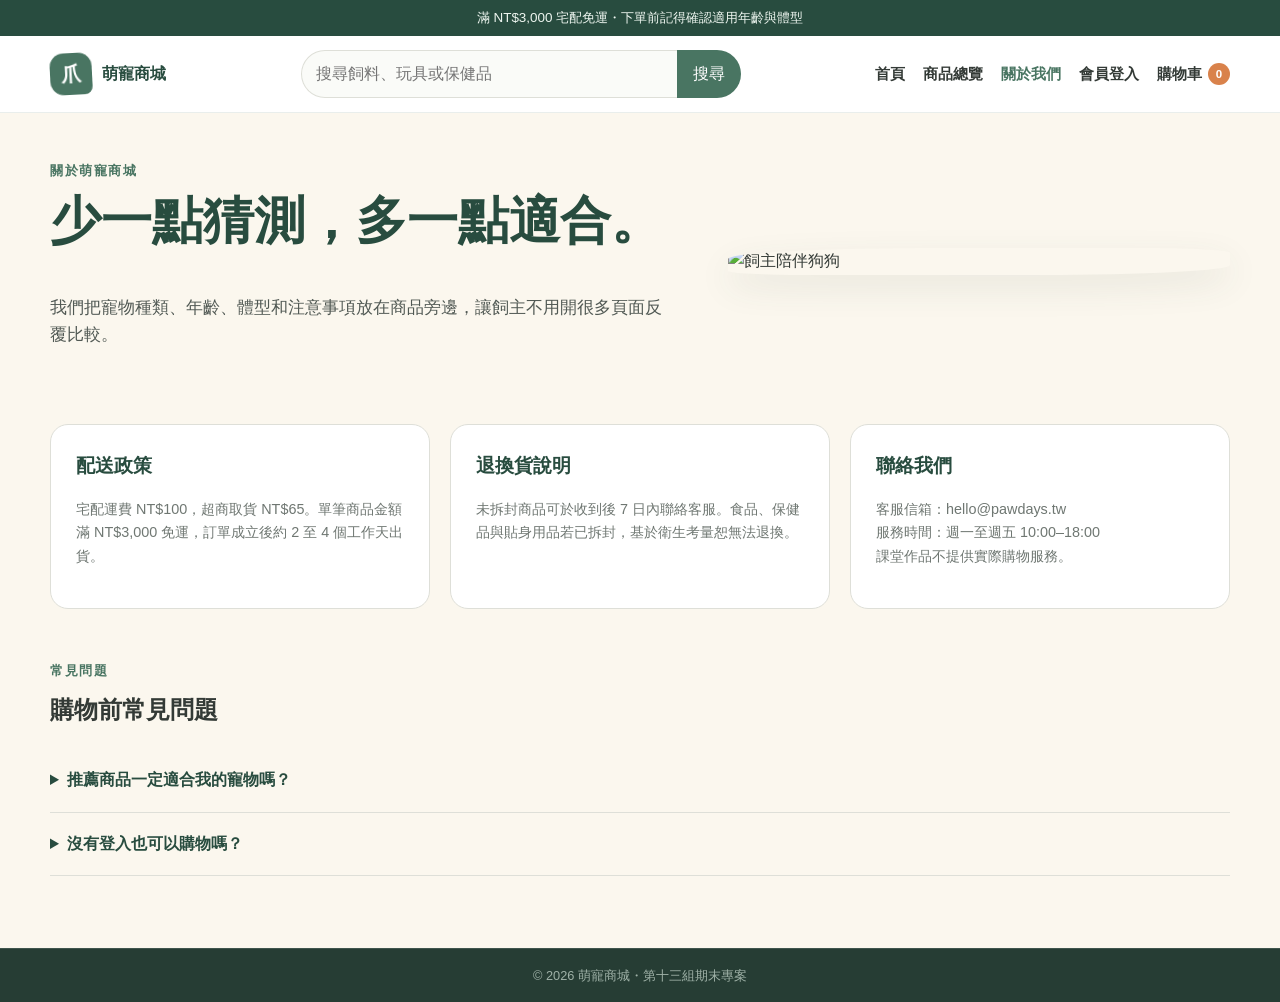
==== about.html @ acb797d6 "add file" ====
<!DOCTYPE html>
<html lang="zh-Hant">
<head>
    <meta charset="UTF-8">
    <meta name="viewport" content="width=device-width, initial-scale=1.0">
    <title>關於我們與客服｜萌寵商城</title>
    <link rel="stylesheet" href="css/style.css">
</head>
<body>
    <div class="top-note">滿 NT$3,000 宅配免運・下單前記得確認適用年齡與體型</div>
    <header class="site-header">
        <div class="container header-inner">
            <a class="brand" href="index.html"><span class="brand-mark">爪</span><span class="brand-copy">萌寵商城</span></a>
            <form class="global-search-form" role="search"><input type="search" placeholder="搜尋飼料、玩具或保健品" aria-label="搜尋商品"><button type="submit">搜尋</button></form>
            <button class="menu-toggle" type="button" aria-label="開啟導覽選單" aria-expanded="false">☰</button>
            <nav class="nav-links" aria-label="主要導覽"><a href="index.html">首頁</a><a href="products.html">商品總覽</a><a class="active" href="about.html">關於我們</a><a data-member-link href="login.html">會員登入</a><a class="cart-link" href="cart.html">購物車 <span class="cart-count" data-cart-count>0</span></a></nav>
        </div>
    </header>
    <main class="page-main">
        <div class="container">
            <section class="about-hero">
                <div><span class="eyebrow">關於萌寵商城</span><h1>少一點猜測，多一點適合。</h1><p class="lead">我們把寵物種類、年齡、體型和注意事項放在商品旁邊，讓飼主不用開很多頁面反覆比較。</p></div>
                <img src="https://images.unsplash.com/photo-1601758228041-f3b2795255f1?auto=format&fit=crop&w=900&q=80" alt="飼主陪伴狗狗">
            </section>
            <div class="info-grid">
                <section class="info-card" id="shipping"><h2>配送政策</h2><p>宅配運費 NT$100，超商取貨 NT$65。單筆商品金額滿 NT$3,000 免運，訂單成立後約 2 至 4 個工作天出貨。</p></section>
                <section class="info-card" id="returns"><h2>退換貨說明</h2><p>未拆封商品可於收到後 7 日內聯絡客服。食品、保健品與貼身用品若已拆封，基於衛生考量恕無法退換。</p></section>
                <section class="info-card"><h2>聯絡我們</h2><p>客服信箱：hello@pawdays.tw<br>服務時間：週一至週五 10:00–18:00<br>課堂作品不提供實際購物服務。</p></section>
            </div>
            <section class="faq-list" id="faq">
                <span class="eyebrow">常見問題</span><h2>購物前常見問題</h2>
                <details><summary>推薦商品一定適合我的寵物嗎？</summary><p>推薦結果用來協助初步篩選，購買前仍需確認商品標示；若有慢性病或特殊飲食需求，請先詢問獸醫師。</p></details>
                <details><summary>沒有登入也可以購物嗎？</summary><p>可以。登入的主要用途是保存毛孩資料與查看會員訂單。</p></details>
            </section>
        </div>
    </main>
    <footer class="site-footer"><div class="footer-bottom">© 2026 萌寵商城・第十三組期末專案</div></footer>
    <script src="js/main.js"></script>
</body>
</html>
---- css/style.css ----
:root {
    --green-900: #284c3f;
    --green-700: #497562;
    --green-500: #78a78c;
    --green-100: #e7f0e9;
    --cream: #fbf7ee;
    --beige: #efe5d2;
    --brown: #7a5c45;
    --orange: #d9824b;
    --red: #b9594d;
    --ink: #333a36;
    --muted: #6f7772;
    --white: #ffffff;
    --border: #dedfd8;
    --shadow: 0 12px 34px rgba(61, 81, 70, 0.1);
    --radius: 18px;
}

* { box-sizing: border-box; }
html { scroll-behavior: smooth; }
body {
    margin: 0;
    color: var(--ink);
    background: var(--cream);
    font-family: "Noto Sans TC", "PingFang TC", "Microsoft JhengHei", sans-serif;
    line-height: 1.65;
}
img { display: block; max-width: 100%; }
a { color: inherit; text-decoration: none; }
button, input, select, textarea { font: inherit; }
button { cursor: pointer; }
h1, h2, h3, p { margin-top: 0; }

.container { width: min(1180px, calc(100% - 40px)); margin-inline: auto; }
.narrow-container { width: min(760px, calc(100% - 40px)); margin-inline: auto; }
.page-main { min-height: 60vh; padding-block: 44px 72px; }
.page-header { margin-bottom: 30px; }
.page-header h1 { margin-bottom: 6px; font-size: clamp(2rem, 4vw, 3rem); color: var(--green-900); }
.page-header p { color: var(--muted); }
.eyebrow {
    display: inline-block;
    margin-bottom: 8px;
    color: var(--green-700);
    font-size: 0.82rem;
    font-weight: 800;
    letter-spacing: 0.12em;
}
.lead { color: #515954; font-size: 1.05rem; }
.full-span { grid-column: 1 / -1; }

.top-note {
    padding: 7px 20px;
    color: #eef6f0;
    background: var(--green-900);
    text-align: center;
    font-size: 0.84rem;
}
.site-header {
    position: sticky;
    z-index: 100;
    top: 0;
    border-bottom: 1px solid rgba(73, 117, 98, 0.12);
    background: rgba(255, 255, 255, 0.96);
    backdrop-filter: blur(12px);
}
.header-inner {
    display: grid;
    grid-template-columns: auto minmax(220px, 1fr) auto;
    gap: 28px;
    align-items: center;
    min-height: 76px;
}
.brand { display: flex; gap: 10px; align-items: center; color: var(--green-900); font-weight: 900; }
.brand-mark {
    display: grid;
    width: 42px;
    height: 42px;
    place-items: center;
    border-radius: 14px 14px 8px;
    color: var(--white);
    background: var(--green-700);
    font-size: 1.25rem;
    transform: rotate(-3deg);
}
.brand-copy { line-height: 1.1; }
.brand-copy small { display: block; margin-top: 4px; color: var(--muted); font-size: 0.63rem; font-weight: 500; letter-spacing: 0.08em; }
.global-search-form { display: flex; max-width: 440px; justify-self: center; width: 100%; }
.global-search-form input {
    min-width: 0;
    flex: 1;
    padding: 10px 14px;
    border: 1px solid var(--border);
    border-right: 0;
    border-radius: 999px 0 0 999px;
    background: #fafbf8;
    outline: none;
}
.global-search-form input:focus { border-color: var(--green-500); box-shadow: inset 0 0 0 1px var(--green-500); }
.global-search-form button {
    padding: 10px 16px;
    border: 0;
    border-radius: 0 999px 999px 0;
    color: var(--white);
    background: var(--green-700);
}
.nav-links { display: flex; gap: 18px; align-items: center; white-space: nowrap; font-size: 0.93rem; font-weight: 700; }
.nav-links a { padding-block: 8px; }
.nav-links a:hover, .nav-links a.active { color: var(--green-700); }
.cart-link { display: inline-flex; gap: 6px; align-items: center; }
.cart-count {
    display: grid;
    min-width: 22px;
    height: 22px;
    padding-inline: 5px;
    place-items: center;
    border-radius: 99px;
    color: var(--white);
    background: var(--orange);
    font-size: 0.72rem;
}
.menu-toggle {
    display: none;
    width: 42px;
    height: 42px;
    border: 1px solid var(--border);
    border-radius: 12px;
    color: var(--green-900);
    background: var(--white);
}

.site-footer { color: #eaf0ec; background: #263d34; }
.footer-grid { display: grid; grid-template-columns: 1.4fr repeat(3, 1fr); gap: 46px; padding-block: 52px 36px; }
.footer-brand { font-size: 1.2rem; font-weight: 900; }
.footer-grid h3 { margin-bottom: 14px; font-size: 0.95rem; }
.footer-grid p, .footer-grid a { color: #bccbc3; font-size: 0.88rem; }
.footer-links { display: grid; gap: 8px; }
.footer-links a:hover { color: var(--white); }
.footer-bottom { padding: 16px 0; border-top: 1px solid rgba(255,255,255,0.12); color: #9fb1a7; text-align: center; font-size: 0.8rem; }

.btn {
    display: inline-flex;
    min-height: 44px;
    padding: 10px 20px;
    align-items: center;
    justify-content: center;
    border: 1px solid var(--green-700);
    border-radius: 999px;
    color: var(--white);
    background: var(--green-700);
    font-weight: 800;
    transition: transform 0.18s ease, background 0.18s ease;
}
.btn:hover { background: var(--green-900); transform: translateY(-1px); }
.btn-secondary { color: var(--green-900); background: var(--green-100); border-color: var(--green-100); }
.btn-secondary:hover { color: var(--white); }
.btn-outline { color: var(--green-900); background: transparent; }
.btn-small { min-height: 38px; padding: 7px 14px; font-size: 0.85rem; }
.btn-block { width: 100%; }
.btn.is-disabled { opacity: 0.45; pointer-events: none; }
.text-link { color: var(--green-700); font-weight: 800; }
.text-button { padding: 4px; border: 0; color: var(--green-700); background: none; font-weight: 700; }
.text-button.danger { color: var(--red); }

.hero { position: relative; overflow: hidden; padding-block: 70px; background: var(--beige); }
.hero::after {
    position: absolute;
    right: -120px;
    bottom: -160px;
    width: 420px;
    height: 420px;
    border-radius: 50%;
    background: rgba(255,255,255,0.36);
    content: "";
}
.hero-grid { display: grid; grid-template-columns: 1.02fr 0.98fr; gap: 56px; align-items: center; }
.hero-copy { position: relative; z-index: 1; }
.hero-copy h1 { max-width: 640px; margin-bottom: 18px; color: var(--green-900); font-size: clamp(2.6rem, 5.8vw, 5rem); line-height: 1.12; letter-spacing: -0.04em; }
.hero-copy p { max-width: 540px; color: #5e645f; font-size: 1.08rem; }
.hero-actions { display: flex; gap: 12px; margin-top: 28px; flex-wrap: wrap; }
.hero-visual { position: relative; z-index: 1; min-height: 440px; }
.hero-visual img { width: 88%; height: 410px; margin-left: auto; border-radius: 42% 42% 18% 18%; object-fit: cover; box-shadow: var(--shadow); }
.hero-note {
    position: absolute;
    bottom: 20px;
    left: 0;
    max-width: 230px;
    padding: 18px;
    border-radius: 18px;
    background: var(--white);
    box-shadow: var(--shadow);
}
.hero-note strong { display: block; color: var(--green-900); }
.hero-note span { color: var(--muted); font-size: 0.84rem; }

.home-section { padding-block: 72px; }
.home-section.alt { background: #f2ede3; }
.section-heading { display: flex; gap: 24px; align-items: end; justify-content: space-between; margin-bottom: 28px; }
.section-heading h2 { margin-bottom: 0; color: var(--green-900); font-size: clamp(1.65rem, 3vw, 2.35rem); }
.section-heading p { max-width: 520px; margin-bottom: 2px; color: var(--muted); }
.pet-panel {
    display: grid;
    grid-template-columns: 130px 1fr;
    gap: 30px;
    align-items: center;
    padding: 32px;
    border: 1px solid #d6dfd7;
    border-radius: 28px;
    background: linear-gradient(135deg, #ffffff, #e9f0e9);
    box-shadow: var(--shadow);
}
.pet-avatar {
    display: grid;
    width: 130px;
    height: 130px;
    place-items: center;
    border-radius: 42% 58% 50% 46%;
    background: var(--beige);
    font-size: 3.5rem;
}
.pet-panel h2 { margin-bottom: 7px; color: var(--green-900); }
.pet-panel p { color: var(--muted); }
.category-grid { display: grid; grid-template-columns: repeat(7, 1fr); gap: 14px; }
.category-card {
    min-height: 142px;
    padding: 20px 12px;
    border: 1px solid rgba(73,117,98,0.16);
    border-radius: 20px;
    background: var(--white);
    text-align: center;
    transition: transform 0.18s ease, box-shadow 0.18s ease;
}
.category-card:hover { transform: translateY(-4px); box-shadow: var(--shadow); }
.category-icon { display: block; margin-bottom: 10px; font-size: 2.1rem; }
.category-card strong { display: block; color: var(--green-900); font-size: 0.9rem; }
.trust-strip { display: grid; grid-template-columns: repeat(3, 1fr); gap: 24px; }
.trust-item { display: flex; gap: 14px; align-items: center; padding: 22px; border-left: 3px solid var(--green-500); background: rgba(255,255,255,0.55); }
.trust-item span { font-size: 1.8rem; }
.trust-item strong { display: block; color: var(--green-900); }
.trust-item small { color: var(--muted); }

.product-grid { display: grid; grid-template-columns: repeat(4, minmax(0, 1fr)); gap: 22px; }
.product-card {
    overflow: hidden;
    border: 1px solid rgba(91, 105, 96, 0.12);
    border-radius: var(--radius);
    background: var(--white);
    box-shadow: 0 5px 20px rgba(60,80,68,0.06);
}
.product-image-wrap { position: relative; display: block; overflow: hidden; aspect-ratio: 4 / 3; background: var(--beige); }
.product-image-wrap img { width: 100%; height: 100%; object-fit: cover; transition: transform 0.3s ease; }
.product-card:hover .product-image-wrap img { transform: scale(1.035); }
.match-badge { position: absolute; top: 12px; left: 12px; padding: 5px 9px; border-radius: 99px; font-size: 0.72rem; font-weight: 800; }
.match-good { color: #24533f; background: #dff0e4; }
.match-warning { color: #8a3f36; background: #f7ddd8; }
.match-check { color: #795328; background: #f8e8c9; }
.match-neutral { color: #59615d; background: #eef0ed; }
.product-info { padding: 18px; }
.product-info h3 { min-height: 3.1em; margin: 5px 0 7px; color: var(--green-900); font-size: 1.08rem; line-height: 1.5; }
.product-info p { display: -webkit-box; min-height: 3.2em; margin-bottom: 12px; overflow: hidden; color: var(--muted); font-size: 0.86rem; -webkit-box-orient: vertical; -webkit-line-clamp: 2; }
.product-meta { color: var(--green-700); font-size: 0.77rem; font-weight: 800; }
.rating-row { display: flex; gap: 9px; color: #a46b26; font-size: 0.78rem; }
.rating-row span:last-child { color: var(--muted); }
.rating-row.large { font-size: 0.92rem; }
.product-card-bottom { display: flex; gap: 12px; align-items: center; justify-content: space-between; margin-top: 14px; }
.price { color: var(--orange); font-size: 1.18rem; }

.products-layout { display: grid; grid-template-columns: 240px 1fr; gap: 30px; align-items: start; }
.filter-panel {
    position: sticky;
    top: 100px;
    padding: 24px;
    border: 1px solid var(--border);
    border-radius: var(--radius);
    background: var(--white);
}
.filter-panel h2 { color: var(--green-900); font-size: 1.2rem; }
.filter-group { margin-bottom: 16px; }
.filter-group label, .form-group label, .form-label { display: block; margin-bottom: 6px; color: var(--green-900); font-size: 0.86rem; font-weight: 800; }
.filter-group input, .filter-group select, .form-group input, .form-group select, .form-group textarea {
    width: 100%;
    padding: 11px 12px;
    border: 1px solid var(--border);
    border-radius: 10px;
    color: var(--ink);
    background: #fffefb;
    outline: none;
}
.filter-group input:focus, .filter-group select:focus, .form-group input:focus, .form-group select:focus, .form-group textarea:focus {
    border-color: var(--green-500);
    box-shadow: 0 0 0 3px rgba(120,167,140,0.15);
}
.products-toolbar { display: flex; align-items: center; justify-content: space-between; margin-bottom: 18px; color: var(--muted); }
.products-content .product-grid { grid-template-columns: repeat(3, minmax(0, 1fr)); }

.breadcrumb { display: flex; gap: 7px; margin-bottom: 24px; color: var(--muted); font-size: 0.84rem; flex-wrap: wrap; }
.breadcrumb a:hover { color: var(--green-700); }
.product-detail-layout { display: grid; grid-template-columns: 1fr 1fr; gap: 52px; align-items: start; }
.product-detail-image { overflow: hidden; border-radius: 26px; background: var(--beige); box-shadow: var(--shadow); }
.product-detail-image img { width: 100%; aspect-ratio: 1 / 1; object-fit: cover; }
.product-detail-info h1 { margin-bottom: 8px; color: var(--green-900); font-size: clamp(2rem, 4vw, 3rem); line-height: 1.25; }
.compatibility { display: inline-block; margin-top: 18px; padding: 7px 12px; border-radius: 9px; font-size: 0.84rem; font-weight: 800; }
.detail-price { display: block; margin: 20px 0; color: var(--orange); font-size: 2rem; }
.spec-list { display: grid; gap: 0; border-top: 1px solid var(--border); }
.spec-list div { display: grid; grid-template-columns: 100px 1fr; padding: 12px 0; border-bottom: 1px solid var(--border); }
.spec-list dt { color: var(--muted); font-size: 0.86rem; font-weight: 800; }
.spec-list dd { margin: 0; }
.notice-box { margin-top: 18px; padding: 15px 17px; border-left: 4px solid var(--orange); border-radius: 8px; background: #fff2e7; }
.notice-box strong { color: #8b4c27; }
.notice-box p { margin: 4px 0 0; color: #76513b; font-size: 0.88rem; }
.purchase-row { display: flex; gap: 10px; align-items: center; margin-top: 22px; flex-wrap: wrap; }
.qty-control { display: flex; align-items: center; }
.qty-control button, .qty-control input { width: 40px; height: 42px; border: 1px solid var(--border); background: var(--white); text-align: center; }
.qty-control button:first-child { border-radius: 10px 0 0 10px; }
.qty-control button:last-child { border-radius: 0 10px 10px 0; }
.qty-control input { border-inline: 0; }
.related-section { margin-top: 72px; padding-top: 44px; border-top: 1px solid var(--border); }
.related-section .product-grid { grid-template-columns: repeat(3, minmax(0, 1fr)); }

.form-shell { overflow: hidden; border: 1px solid var(--border); border-radius: 26px; background: var(--white); box-shadow: var(--shadow); }
.auth-layout { display: grid; grid-template-columns: 0.9fr 1.1fr; min-height: 610px; }
.auth-side {
    display: flex;
    padding: 46px;
    flex-direction: column;
    justify-content: flex-end;
    color: var(--white);
    background: linear-gradient(rgba(36,69,56,0.2), rgba(36,69,56,0.85)), url("https://images.unsplash.com/photo-1450778869180-41d0601e046e?auto=format&fit=crop&w=1000&q=80") center/cover;
}
.auth-side h1 { max-width: 390px; font-size: 2.5rem; line-height: 1.25; }
.auth-side p { max-width: 390px; color: #e2ece6; }
.auth-form { padding: 48px; align-self: center; }
.auth-form h2 { margin-bottom: 4px; color: var(--green-900); font-size: 2rem; }
.auth-form > p { margin-bottom: 28px; color: var(--muted); }
.form-group { margin-bottom: 18px; }
.form-row { display: grid; grid-template-columns: repeat(2, minmax(0, 1fr)); gap: 16px; }
.form-section-title { margin: 30px 0 16px; padding-top: 24px; border-top: 1px solid var(--border); color: var(--green-900); }
.checkbox-grid { display: flex; gap: 8px; flex-wrap: wrap; }
.check-chip { position: relative; }
.check-chip input { position: absolute; opacity: 0; }
.check-chip span { display: block; padding: 7px 11px; border: 1px solid var(--border); border-radius: 99px; color: var(--muted); font-size: 0.82rem; cursor: pointer; }
.check-chip input:checked + span { border-color: var(--green-700); color: var(--green-900); background: var(--green-100); font-weight: 800; }
.form-help { color: var(--muted); font-size: 0.78rem; }
.form-message { min-height: 1.6em; margin: 14px 0; font-size: 0.88rem; font-weight: 700; }
.form-message.error { color: var(--red); }
.form-message.success { color: var(--green-700); }
.auth-switch { margin-top: 18px; text-align: center; font-size: 0.88rem; }

.cart-layout, .checkout-layout { display: grid; grid-template-columns: 1fr 350px; gap: 30px; align-items: start; }
.cart-list { display: grid; gap: 14px; }
.cart-item { display: grid; grid-template-columns: 130px 1fr auto; gap: 20px; align-items: center; padding: 18px; border: 1px solid var(--border); border-radius: var(--radius); background: var(--white); }
.cart-item-image { overflow: hidden; border-radius: 13px; }
.cart-item-image img { width: 100%; aspect-ratio: 1 / 1; object-fit: cover; }
.cart-item-main h3 { margin: 3px 0; color: var(--green-900); }
.unit-price { color: var(--muted); font-size: 0.84rem; }
.cart-item-actions { display: flex; gap: 16px; align-items: center; margin-top: 16px; }
.cart-line-total { color: var(--orange); white-space: nowrap; }
.summary-card { position: sticky; top: 100px; padding: 25px; border-radius: var(--radius); color: var(--ink); background: var(--white); box-shadow: var(--shadow); }
.summary-card h2 { color: var(--green-900); font-size: 1.3rem; }
.summary-line, .checkout-item, .success-total { display: flex; gap: 16px; align-items: start; justify-content: space-between; padding: 10px 0; }
.summary-line.total { margin-top: 10px; padding-top: 18px; border-top: 1px solid var(--border); font-size: 1.15rem; }
.summary-line.total strong, .success-total strong { color: var(--orange); font-size: 1.4rem; }
.summary-note { margin: 14px 0; padding: 10px; border-radius: 9px; color: var(--green-900); background: var(--green-100); font-size: 0.82rem; }

.checkout-form-card { padding: 30px; border: 1px solid var(--border); border-radius: var(--radius); background: var(--white); }
.checkout-form-card h2 { margin: 28px 0 16px; color: var(--green-900); font-size: 1.2rem; }
.checkout-form-card h2:first-child { margin-top: 0; }
.credit-fields { padding: 16px; border-radius: 12px; background: #f4f6f2; }
.checkout-item { border-bottom: 1px solid var(--border); font-size: 0.88rem; }

.success-card { padding: 44px; border: 1px solid var(--border); border-radius: 28px; background: var(--white); box-shadow: var(--shadow); }
.success-heading { max-width: 670px; margin: 0 auto 36px; text-align: center; }
.success-icon { display: grid; width: 76px; height: 76px; margin: 0 auto 18px; place-items: center; border-radius: 50%; color: var(--white); background: var(--green-700); font-size: 2rem; }
.success-heading h1 { color: var(--green-900); }
.order-number { display: inline-block; padding: 7px 13px; border-radius: 8px; background: var(--green-100); font-weight: 800; }
.order-success-grid { display: grid; grid-template-columns: 1.3fr 0.7fr; gap: 36px; }
.order-success-grid section { padding: 22px; border-radius: 14px; background: #f8f7f2; }
.order-success-grid h2 { color: var(--green-900); font-size: 1.1rem; }
.success-total { margin-top: 22px; padding-top: 22px; border-top: 1px solid var(--border); }
.success-actions { display: flex; gap: 12px; justify-content: center; margin-top: 30px; }

.member-hero { display: flex; align-items: center; justify-content: space-between; margin-bottom: 28px; padding: 30px; border-radius: 22px; color: var(--white); background: var(--green-900); }
.member-hero p { margin: 0; color: #c7d7cf; }
.member-grid { display: grid; grid-template-columns: 1fr 1fr; gap: 28px; align-items: start; }
.member-card { padding: 28px; border: 1px solid var(--border); border-radius: var(--radius); background: var(--white); }
.member-card h2 { color: var(--green-900); }
.order-history-card { padding: 16px 0; border-bottom: 1px solid var(--border); }
.order-history-card > div { display: flex; gap: 12px; justify-content: space-between; }
.order-history-card span { color: var(--muted); font-size: 0.8rem; }
.status-pill { padding: 3px 8px; border-radius: 99px; color: var(--green-900) !important; background: var(--green-100); font-weight: 800; }

.about-hero { display: grid; grid-template-columns: 1fr 0.8fr; gap: 50px; align-items: center; margin-bottom: 58px; }
.about-hero h1 { color: var(--green-900); font-size: clamp(2.3rem, 4vw, 3.8rem); line-height: 1.2; }
.about-hero img { width: 100%; max-height: 380px; border-radius: 42% 18% 38% 16%; object-fit: cover; box-shadow: var(--shadow); }
.info-grid { display: grid; grid-template-columns: repeat(3, minmax(0, 1fr)); gap: 20px; }
.info-card { padding: 25px; border: 1px solid var(--border); border-radius: var(--radius); background: var(--white); }
.info-card h2 { color: var(--green-900); font-size: 1.2rem; }
.info-card p { color: var(--muted); font-size: 0.9rem; }
.faq-list { margin-top: 48px; }
.faq-list details { padding: 18px 0; border-bottom: 1px solid var(--border); }
.faq-list summary { color: var(--green-900); font-weight: 800; cursor: pointer; }
.faq-list p { margin: 10px 0 0; color: var(--muted); }

.empty-state { padding: 55px 24px; border: 1px dashed #c8ccc6; border-radius: var(--radius); background: rgba(255,255,255,0.6); text-align: center; }
.empty-state > span { display: block; margin-bottom: 8px; font-size: 2.5rem; }
.empty-state.compact { padding: 25px; }
.page-alert { margin-bottom: 20px; padding: 14px; border-radius: 10px; color: #7d433d; background: #f9e3df; }
.toast {
    position: fixed;
    z-index: 500;
    right: 24px;
    bottom: 24px;
    padding: 12px 19px;
    border-radius: 12px;
    color: var(--white);
    background: var(--green-900);
    box-shadow: var(--shadow);
    opacity: 0;
    transform: translateY(12px);
    transition: 0.2s ease;
    pointer-events: none;
}
.toast.show { opacity: 1; transform: translateY(0); }
[hidden] { display: none !important; }

@media (max-width: 1020px) {
    .header-inner { grid-template-columns: auto 1fr auto; gap: 16px; }
    .global-search-form { grid-column: 1 / -1; grid-row: 2; padding-bottom: 13px; max-width: none; }
    .menu-toggle { display: block; justify-self: end; }
    .nav-links {
        position: absolute;
        top: 100%;
        right: 20px;
        display: none;
        width: min(300px, calc(100% - 40px));
        padding: 18px;
        flex-direction: column;
        align-items: stretch;
        border: 1px solid var(--border);
        border-radius: 14px;
        background: var(--white);
        box-shadow: var(--shadow);
    }
    .nav-links.is-open { display: flex; }
    .category-grid { grid-template-columns: repeat(4, 1fr); }
    .product-grid { grid-template-columns: repeat(2, minmax(0, 1fr)); }
    .products-content .product-grid { grid-template-columns: repeat(2, minmax(0, 1fr)); }
    .footer-grid { grid-template-columns: repeat(2, 1fr); }
    .cart-layout, .checkout-layout { grid-template-columns: 1fr 300px; }
}

@media (max-width: 760px) {
    .container, .narrow-container { width: min(100% - 28px, 1180px); }
    .top-note { font-size: 0.75rem; }
    .header-inner { min-height: 66px; }
    .brand-copy small { display: none; }
    .hero { padding-block: 42px; }
    .hero-grid, .product-detail-layout, .auth-layout, .about-hero { grid-template-columns: 1fr; gap: 28px; }
    .hero-copy h1 { font-size: clamp(2.35rem, 13vw, 3.8rem); }
    .hero-visual { min-height: 330px; }
    .hero-visual img { width: 92%; height: 310px; }
    .hero-note { bottom: 2px; }
    .home-section { padding-block: 50px; }
    .section-heading { align-items: start; flex-direction: column; }
    .pet-panel { grid-template-columns: 82px 1fr; gap: 18px; padding: 22px; }
    .pet-avatar { width: 82px; height: 82px; font-size: 2.2rem; }
    .category-grid { grid-template-columns: repeat(2, 1fr); }
    .trust-strip, .info-grid { grid-template-columns: 1fr; }
    .products-layout { grid-template-columns: 1fr; }
    .filter-panel { position: static; }
    .product-grid, .products-content .product-grid, .related-section .product-grid { grid-template-columns: repeat(2, minmax(0, 1fr)); }
    .product-detail-info h1 { font-size: 2rem; }
    .auth-side { min-height: 300px; padding: 30px; }
    .auth-form { padding: 30px 22px; }
    .form-row, .member-grid, .order-success-grid { grid-template-columns: 1fr; }
    .cart-layout, .checkout-layout { grid-template-columns: 1fr; }
    .summary-card { position: static; }
    .cart-item { grid-template-columns: 88px 1fr; gap: 14px; }
    .cart-line-total { grid-column: 2; justify-self: end; }
    .member-hero { align-items: start; flex-direction: column; gap: 18px; }
    .success-card { padding: 28px 20px; }
    .footer-grid { grid-template-columns: 1fr 1fr; gap: 28px; }
}

@media (max-width: 520px) {
    .brand-copy { font-size: 0.9rem; }
    .brand-mark { width: 37px; height: 37px; }
    .hero-actions, .purchase-row, .success-actions { align-items: stretch; flex-direction: column; }
    .hero-actions .btn, .purchase-row .btn, .success-actions .btn { width: 100%; }
    .pet-panel { grid-template-columns: 1fr; }
    .category-grid { gap: 10px; }
    .category-card { min-height: 120px; }
    .product-grid, .products-content .product-grid, .related-section .product-grid { grid-template-columns: 1fr; }
    .product-info h3 { min-height: 0; }
    .cart-item { grid-template-columns: 72px 1fr; padding: 13px; }
    .cart-item-actions { align-items: flex-start; flex-direction: column; }
    .footer-grid { grid-template-columns: 1fr; }
    .spec-list div { grid-template-columns: 82px 1fr; }
}
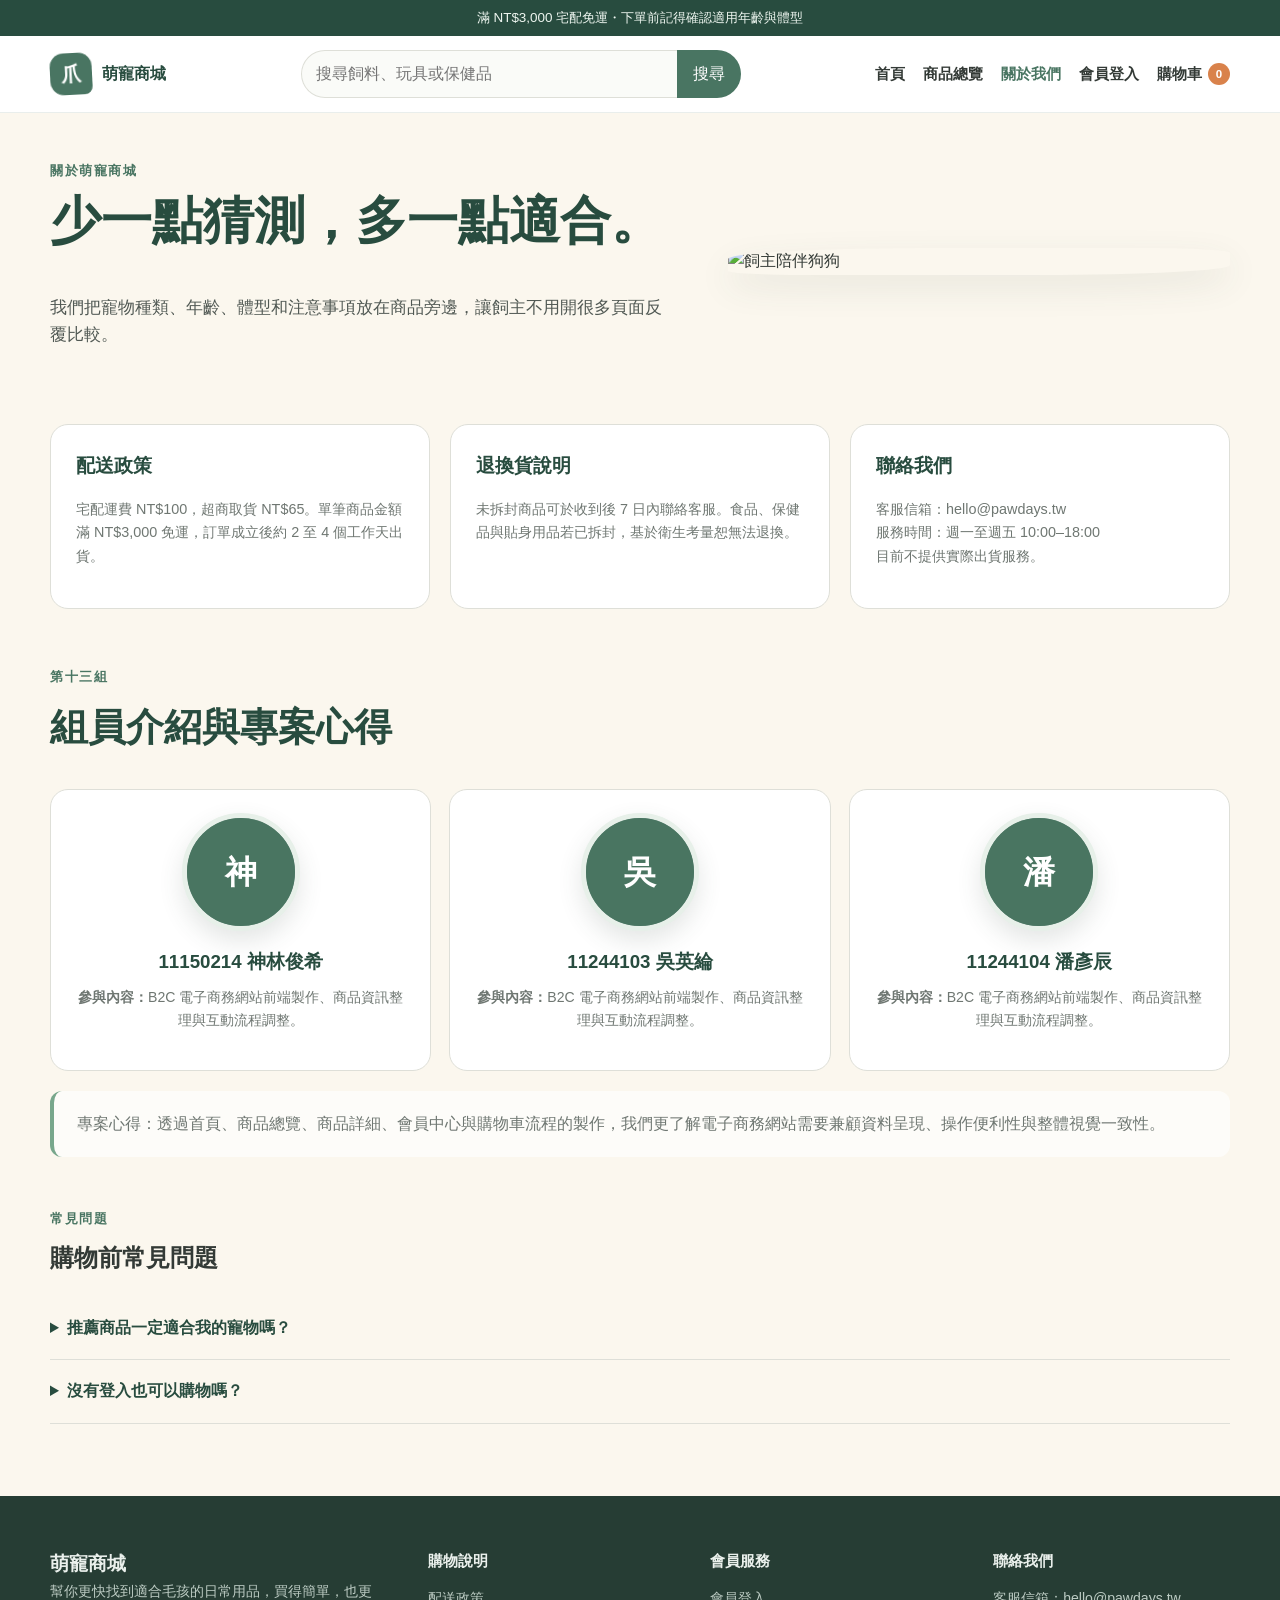
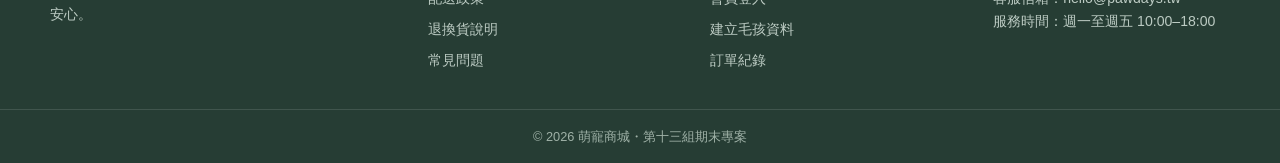
==== commit 796e5143: "update" ====
--- a/about.html
+++ b/about.html
@@ -25,8 +25,30 @@
             <div class="info-grid">
                 <section class="info-card" id="shipping"><h2>配送政策</h2><p>宅配運費 NT$100，超商取貨 NT$65。單筆商品金額滿 NT$3,000 免運，訂單成立後約 2 至 4 個工作天出貨。</p></section>
                 <section class="info-card" id="returns"><h2>退換貨說明</h2><p>未拆封商品可於收到後 7 日內聯絡客服。食品、保健品與貼身用品若已拆封，基於衛生考量恕無法退換。</p></section>
-                <section class="info-card"><h2>聯絡我們</h2><p>客服信箱：hello@pawdays.tw<br>服務時間：週一至週五 10:00–18:00<br>課堂作品不提供實際購物服務。</p></section>
+                <section class="info-card"><h2>聯絡我們</h2><p>客服信箱：hello@pawdays.tw<br>服務時間：週一至週五 10:00–18:00<br>目前不提供實際出貨服務。</p></section>
             </div>
+            <section class="team-section" id="team">
+                <span class="eyebrow">第十三組</span>
+                <h2>組員介紹與專案心得</h2>
+                <div class="team-grid">
+                    <article class="team-card">
+                        <div class="team-photo"><img src="images/member-kanbayashi.jpg" alt="神林俊希" loading="lazy" onerror="this.remove()"><span>神</span></div>
+                        <h3>11150214 神林俊希</h3>
+                        <p><strong>參與內容：</strong>B2C 電子商務網站前端製作、商品資訊整理與互動流程調整。</p>
+                    </article>
+                    <article class="team-card">
+                        <div class="team-photo"><img src="images/member-wu.jpg" alt="吳英綸" loading="lazy" onerror="this.remove()"><span>吳</span></div>
+                        <h3>11244103 吳英綸</h3>
+                        <p><strong>參與內容：</strong>B2C 電子商務網站前端製作、商品資訊整理與互動流程調整。</p>
+                    </article>
+                    <article class="team-card">
+                        <div class="team-photo"><img src="images/member-pan.jpg" alt="潘彥辰" loading="lazy" onerror="this.remove()"><span>潘</span></div>
+                        <h3>11244104 潘彥辰</h3>
+                        <p><strong>參與內容：</strong>B2C 電子商務網站前端製作、商品資訊整理與互動流程調整。</p>
+                    </article>
+                </div>
+                <p class="team-note">專案心得：透過首頁、商品總覽、商品詳細、會員中心與購物車流程的製作，我們更了解電子商務網站需要兼顧資料呈現、操作便利性與整體視覺一致性。</p>
+            </section>
             <section class="faq-list" id="faq">
                 <span class="eyebrow">常見問題</span><h2>購物前常見問題</h2>
                 <details><summary>推薦商品一定適合我的寵物嗎？</summary><p>推薦結果用來協助初步篩選，購買前仍需確認商品標示；若有慢性病或特殊飲食需求，請先詢問獸醫師。</p></details>
@@ -34,7 +56,15 @@
             </section>
         </div>
     </main>
-    <footer class="site-footer"><div class="footer-bottom">© 2026 萌寵商城・第十三組期末專案</div></footer>
+    <footer class="site-footer">
+        <div class="container footer-grid">
+            <div><div class="footer-brand">萌寵商城</div><p>幫你更快找到適合毛孩的日常用品，買得簡單，也更安心。</p></div>
+            <div><h3>購物說明</h3><div class="footer-links"><a href="about.html#shipping">配送政策</a><a href="about.html#returns">退換貨說明</a><a href="about.html#faq">常見問題</a></div></div>
+            <div><h3>會員服務</h3><div class="footer-links"><a href="login.html">會員登入</a><a href="register.html">建立毛孩資料</a><a href="member.html">訂單紀錄</a></div></div>
+            <div><h3>聯絡我們</h3><p>客服信箱：hello@pawdays.tw<br>服務時間：週一至週五 10:00–18:00</p></div>
+        </div>
+        <div class="footer-bottom">© 2026 萌寵商城・第十三組期末專案</div>
+    </footer>
     <script src="js/main.js"></script>
 </body>
 </html>
--- a/css/style.css
+++ b/css/style.css
@@ -192,6 +192,56 @@
 .hero-note strong { display: block; color: var(--green-900); }
 .hero-note span { color: var(--muted); font-size: 0.84rem; }
 
+.promo-carousel {
+    position: relative;
+    overflow: hidden;
+    height: 330px;
+    border-radius: 28px;
+    background: var(--green-900);
+    box-shadow: var(--shadow);
+}
+.promo-slide {
+    display: grid;
+    grid-template-columns: 0.9fr 1.1fr;
+    height: 100%;
+    color: var(--white);
+}
+.promo-image { overflow: hidden; background: #1f372f; }
+.promo-image img { width: 100%; height: 100%; object-fit: cover; }
+.promo-copy {
+    display: flex;
+    padding: 42px;
+    flex-direction: column;
+    justify-content: center;
+}
+.promo-copy .eyebrow { color: #cde0d5; }
+.promo-copy h3 { margin-bottom: 12px; font-size: clamp(1.8rem, 3vw, 2.7rem); line-height: 1.18; }
+.promo-copy p {
+    display: -webkit-box;
+    max-width: 560px;
+    overflow: hidden;
+    color: #dce8e1;
+    -webkit-box-orient: vertical;
+    -webkit-line-clamp: 2;
+}
+.promo-copy strong { margin-top: 16px; color: #ffd7a4; font-size: 1.5rem; }
+.promo-dots {
+    position: absolute;
+    right: 24px;
+    bottom: 20px;
+    display: flex;
+    gap: 8px;
+}
+.promo-dots button {
+    width: 11px;
+    height: 11px;
+    padding: 0;
+    border: 0;
+    border-radius: 50%;
+    background: rgba(255,255,255,0.45);
+}
+.promo-dots button.active { width: 28px; border-radius: 99px; background: var(--white); }
+
 .home-section { padding-block: 72px; }
 .home-section.alt { background: #f2ede3; }
 .section-heading { display: flex; gap: 24px; align-items: end; justify-content: space-between; margin-bottom: 28px; }
@@ -245,7 +295,9 @@
     border-radius: var(--radius);
     background: var(--white);
     box-shadow: 0 5px 20px rgba(60,80,68,0.06);
-}
+    cursor: pointer;
+}
+.product-card:focus-visible { outline: 3px solid rgba(120,167,140,0.45); outline-offset: 3px; }
 .product-image-wrap { position: relative; display: block; overflow: hidden; aspect-ratio: 4 / 3; background: var(--beige); }
 .product-image-wrap img { width: 100%; height: 100%; object-fit: cover; transition: transform 0.3s ease; }
 .product-card:hover .product-image-wrap img { transform: scale(1.035); }
@@ -315,6 +367,32 @@
 .qty-control input { border-inline: 0; }
 .related-section { margin-top: 72px; padding-top: 44px; border-top: 1px solid var(--border); }
 .related-section .product-grid { grid-template-columns: repeat(3, minmax(0, 1fr)); }
+.review-section { margin-top: 72px; padding-top: 44px; border-top: 1px solid var(--border); }
+.review-layout { display: grid; grid-template-columns: 1fr 340px; gap: 28px; align-items: start; }
+.review-summary {
+    display: flex;
+    gap: 14px;
+    align-items: center;
+    margin-bottom: 16px;
+    padding: 18px;
+    border-radius: 14px;
+    background: #fff6e8;
+}
+.review-summary strong { color: #a46b26; font-size: 1.45rem; }
+.review-summary span { color: var(--muted); font-size: 0.9rem; }
+.review-list { display: grid; gap: 14px; }
+.review-card, .review-form-card {
+    padding: 22px;
+    border: 1px solid var(--border);
+    border-radius: var(--radius);
+    background: var(--white);
+}
+.review-card-head { display: flex; gap: 12px; align-items: center; justify-content: space-between; }
+.review-card-head strong { color: var(--green-900); }
+.review-card-head span { color: var(--muted); font-size: 0.82rem; }
+.review-stars { color: #a46b26; font-weight: 900; }
+.review-card p, .review-form-card p { margin: 8px 0 0; color: var(--muted); font-size: 0.92rem; }
+.review-form-card h3 { color: var(--green-900); }
 
 .form-shell { overflow: hidden; border: 1px solid var(--border); border-radius: 26px; background: var(--white); box-shadow: var(--shadow); }
 .auth-layout { display: grid; grid-template-columns: 0.9fr 1.1fr; min-height: 610px; }
@@ -395,6 +473,57 @@
 .info-card { padding: 25px; border: 1px solid var(--border); border-radius: var(--radius); background: var(--white); }
 .info-card h2 { color: var(--green-900); font-size: 1.2rem; }
 .info-card p { color: var(--muted); font-size: 0.9rem; }
+.team-section { margin-top: 54px; }
+.team-section h2 { color: var(--green-900); font-size: clamp(1.65rem, 3vw, 2.35rem); }
+.team-grid { display: grid; grid-template-columns: repeat(3, minmax(0, 1fr)); gap: 18px; margin-top: 22px; }
+.team-card {
+    padding: 23px;
+    border: 1px solid var(--border);
+    border-radius: var(--radius);
+    background: var(--white);
+    text-align: center;
+}
+.team-photo {
+    position: relative;
+    display: grid;
+    width: 118px;
+    height: 118px;
+    margin: 0 auto 16px;
+    place-items: center;
+    overflow: hidden;
+    border: 5px solid var(--green-100);
+    border-radius: 50%;
+    color: var(--white);
+    background: var(--green-700);
+    box-shadow: 0 10px 24px rgba(61, 81, 70, 0.14);
+    font-size: 2rem;
+    font-weight: 900;
+}
+.team-photo img {
+    position: absolute;
+    inset: 0;
+    width: 100%;
+    height: 100%;
+    object-fit: cover;
+    z-index: 1;
+}
+.team-photo span {
+    display: grid;
+    width: 100%;
+    height: 100%;
+    place-items: center;
+    background: rgba(73, 117, 98, 0.78);
+}
+.team-card h3 { margin-bottom: 8px; color: var(--green-900); }
+.team-card p { color: var(--muted); font-size: 0.88rem; }
+.team-note {
+    margin-top: 20px;
+    padding: 20px 23px;
+    border-left: 4px solid var(--green-500);
+    border-radius: 12px;
+    color: var(--muted);
+    background: rgba(255,255,255,0.68);
+}
 .faq-list { margin-top: 48px; }
 .faq-list details { padding: 18px 0; border-bottom: 1px solid var(--border); }
 .faq-list summary { color: var(--green-900); font-weight: 800; cursor: pointer; }
@@ -446,6 +575,7 @@
     .products-content .product-grid { grid-template-columns: repeat(2, minmax(0, 1fr)); }
     .footer-grid { grid-template-columns: repeat(2, 1fr); }
     .cart-layout, .checkout-layout { grid-template-columns: 1fr 300px; }
+    .team-grid { grid-template-columns: repeat(2, minmax(0, 1fr)); }
 }
 
 @media (max-width: 760px) {
@@ -461,6 +591,11 @@
     .hero-note { bottom: 2px; }
     .home-section { padding-block: 50px; }
     .section-heading { align-items: start; flex-direction: column; }
+    .promo-carousel { height: 520px; }
+    .promo-slide { grid-template-columns: 1fr; }
+    .promo-image img { height: 260px; }
+    .promo-copy { padding: 30px 24px 48px; }
+    .promo-dots { right: 20px; bottom: 16px; }
     .pet-panel { grid-template-columns: 82px 1fr; gap: 18px; padding: 22px; }
     .pet-avatar { width: 82px; height: 82px; font-size: 2.2rem; }
     .category-grid { grid-template-columns: repeat(2, 1fr); }
@@ -471,7 +606,7 @@
     .product-detail-info h1 { font-size: 2rem; }
     .auth-side { min-height: 300px; padding: 30px; }
     .auth-form { padding: 30px 22px; }
-    .form-row, .member-grid, .order-success-grid { grid-template-columns: 1fr; }
+    .form-row, .member-grid, .order-success-grid, .review-layout { grid-template-columns: 1fr; }
     .cart-layout, .checkout-layout { grid-template-columns: 1fr; }
     .summary-card { position: static; }
     .cart-item { grid-template-columns: 88px 1fr; gap: 14px; }
@@ -490,6 +625,8 @@
     .category-grid { gap: 10px; }
     .category-card { min-height: 120px; }
     .product-grid, .products-content .product-grid, .related-section .product-grid { grid-template-columns: 1fr; }
+    .team-grid { grid-template-columns: 1fr; }
+    .review-card-head { align-items: start; flex-direction: column; gap: 4px; }
     .product-info h3 { min-height: 0; }
     .cart-item { grid-template-columns: 72px 1fr; padding: 13px; }
     .cart-item-actions { align-items: flex-start; flex-direction: column; }
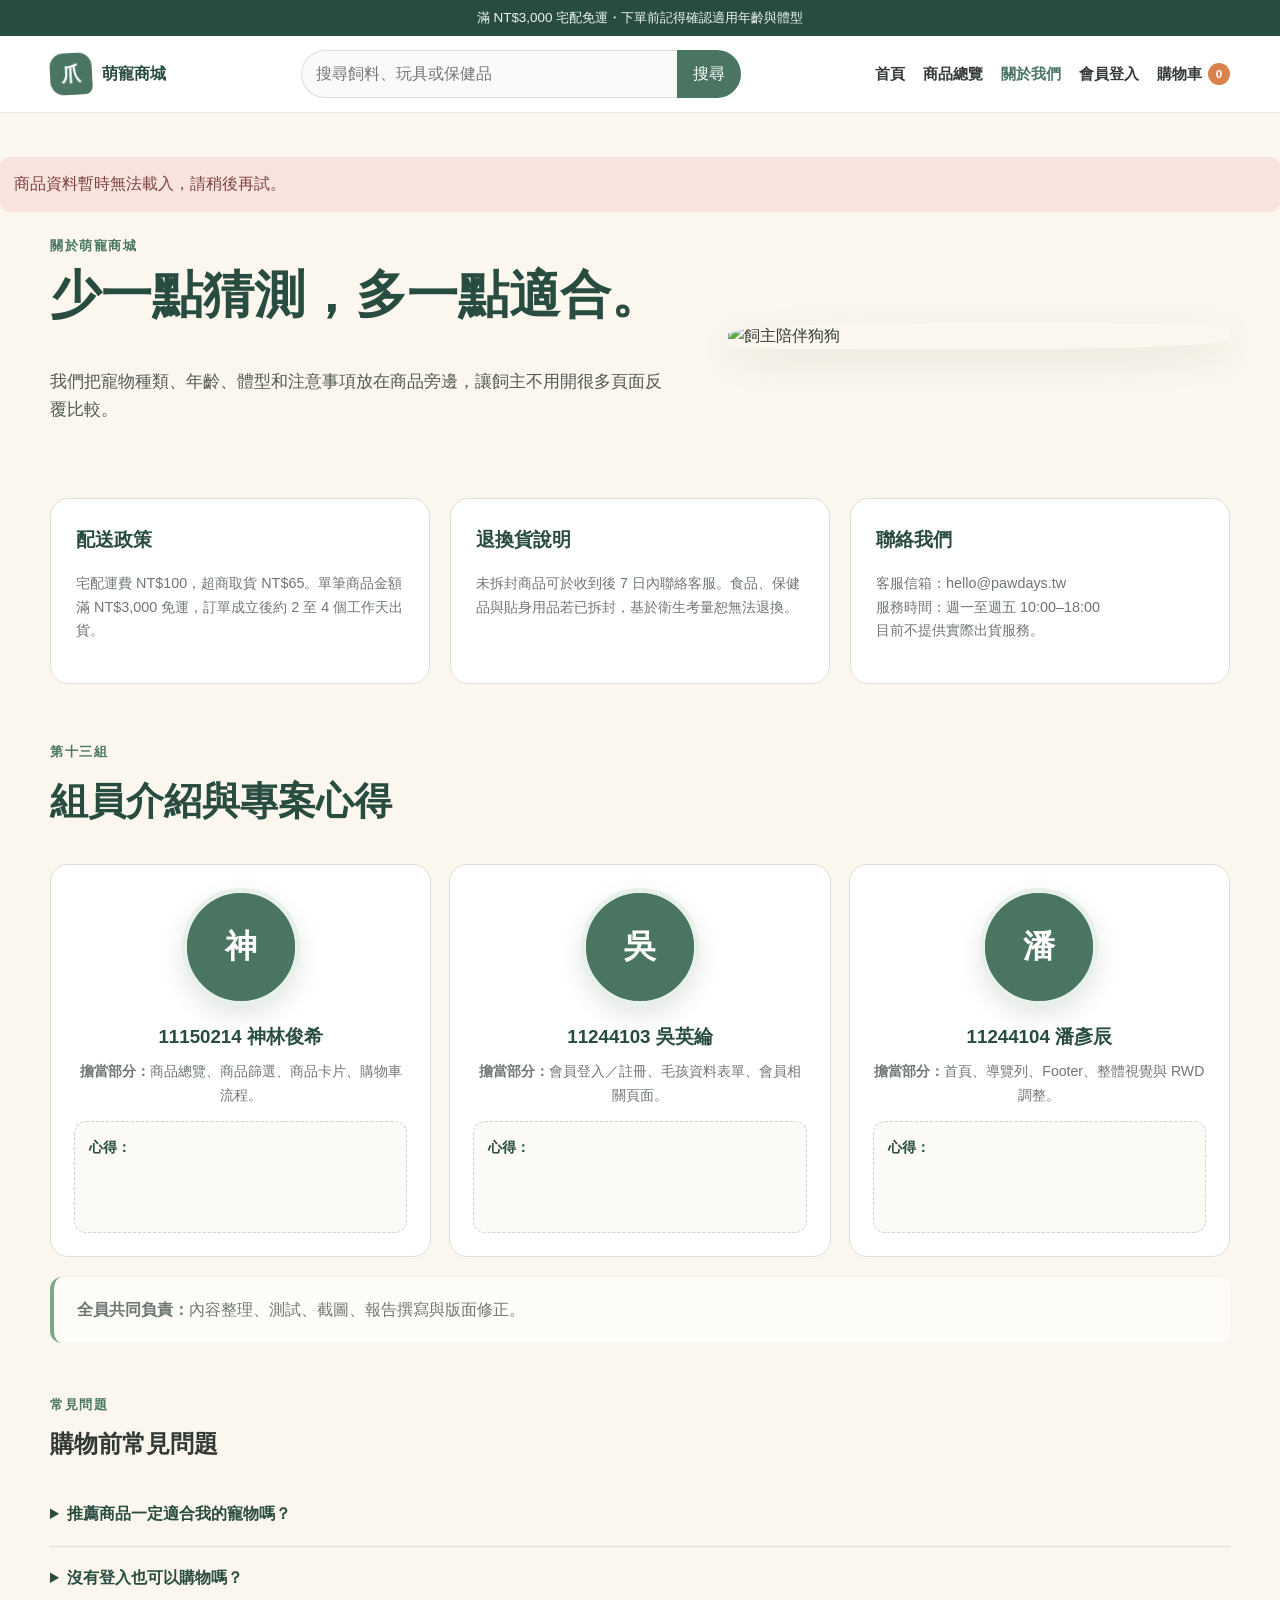
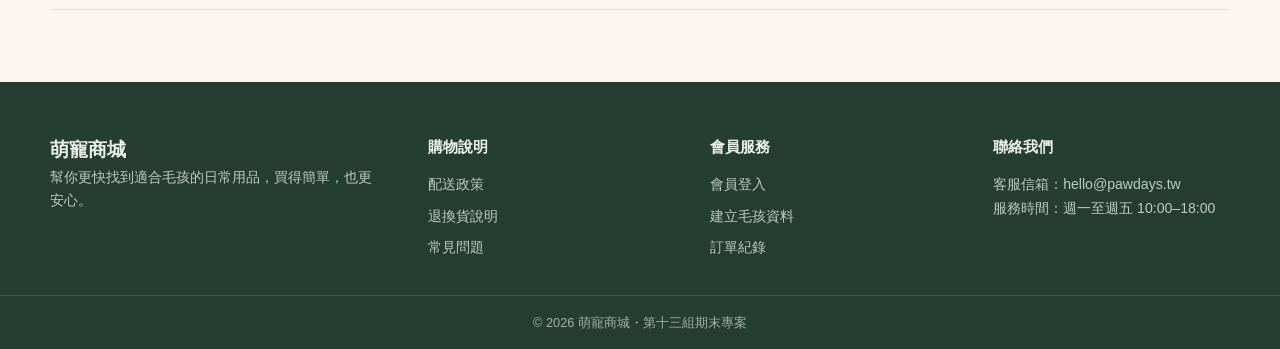
==== commit b6e4d6f6: "update" ====
--- a/about.html
+++ b/about.html
@@ -34,20 +34,23 @@
                     <article class="team-card">
                         <div class="team-photo"><img src="images/member-kanbayashi.jpg" alt="神林俊希" loading="lazy" onerror="this.remove()"><span>神</span></div>
                         <h3>11150214 神林俊希</h3>
-                        <p><strong>參與內容：</strong>B2C 電子商務網站前端製作、商品資訊整理與互動流程調整。</p>
+                        <p><strong>擔當部分：</strong>商品總覽、商品篩選、商品卡片、購物車流程。</p>
+                        <div class="team-reflection"><strong>心得：</strong></div>
                     </article>
                     <article class="team-card">
                         <div class="team-photo"><img src="images/member-wu.jpg" alt="吳英綸" loading="lazy" onerror="this.remove()"><span>吳</span></div>
                         <h3>11244103 吳英綸</h3>
-                        <p><strong>參與內容：</strong>B2C 電子商務網站前端製作、商品資訊整理與互動流程調整。</p>
+                        <p><strong>擔當部分：</strong>會員登入／註冊、毛孩資料表單、會員相關頁面。</p>
+                        <div class="team-reflection"><strong>心得：</strong></div>
                     </article>
                     <article class="team-card">
                         <div class="team-photo"><img src="images/member-pan.jpg" alt="潘彥辰" loading="lazy" onerror="this.remove()"><span>潘</span></div>
                         <h3>11244104 潘彥辰</h3>
-                        <p><strong>參與內容：</strong>B2C 電子商務網站前端製作、商品資訊整理與互動流程調整。</p>
+                        <p><strong>擔當部分：</strong>首頁、導覽列、Footer、整體視覺與 RWD 調整。</p>
+                        <div class="team-reflection"><strong>心得：</strong></div>
                     </article>
                 </div>
-                <p class="team-note">專案心得：透過首頁、商品總覽、商品詳細、會員中心與購物車流程的製作，我們更了解電子商務網站需要兼顧資料呈現、操作便利性與整體視覺一致性。</p>
+                <p class="team-note"><strong>全員共同負責：</strong>內容整理、測試、截圖、報告撰寫與版面修正。</p>
             </section>
             <section class="faq-list" id="faq">
                 <span class="eyebrow">常見問題</span><h2>購物前常見問題</h2>
--- a/css/style.css
+++ b/css/style.css
@@ -19,12 +19,16 @@
 * { box-sizing: border-box; }
 html { scroll-behavior: smooth; }
 body {
+    display: flex;
+    min-height: 100vh;
+    flex-direction: column;
     margin: 0;
     color: var(--ink);
     background: var(--cream);
     font-family: "Noto Sans TC", "PingFang TC", "Microsoft JhengHei", sans-serif;
     line-height: 1.65;
 }
+main { flex: 1 0 auto; }
 img { display: block; max-width: 100%; }
 a { color: inherit; text-decoration: none; }
 button, input, select, textarea { font: inherit; }
@@ -434,10 +438,41 @@
 .cart-line-total { color: var(--orange); white-space: nowrap; }
 .summary-card { position: sticky; top: 100px; padding: 25px; border-radius: var(--radius); color: var(--ink); background: var(--white); box-shadow: var(--shadow); }
 .summary-card h2 { color: var(--green-900); font-size: 1.3rem; }
+.summary-card .text-link { display: inline-block; margin-top: 14px; }
 .summary-line, .checkout-item, .success-total { display: flex; gap: 16px; align-items: start; justify-content: space-between; padding: 10px 0; }
 .summary-line.total { margin-top: 10px; padding-top: 18px; border-top: 1px solid var(--border); font-size: 1.15rem; }
 .summary-line.total strong, .success-total strong { color: var(--orange); font-size: 1.4rem; }
-.summary-note { margin: 14px 0; padding: 10px; border-radius: 9px; color: var(--green-900); background: var(--green-100); font-size: 0.82rem; }
+.shipping-progress {
+    margin: 16px 0;
+    padding: 14px;
+    border-radius: 14px;
+    color: var(--green-900);
+    background: var(--green-100);
+}
+.shipping-progress-head {
+    display: flex;
+    gap: 10px;
+    align-items: center;
+    justify-content: space-between;
+    font-size: 0.86rem;
+}
+.shipping-progress-head span { font-weight: 800; }
+.shipping-progress-track {
+    overflow: hidden;
+    height: 10px;
+    margin: 10px 0 8px;
+    border-radius: 99px;
+    background: rgba(73, 117, 98, 0.18);
+}
+.shipping-progress-track span {
+    display: block;
+    width: 0;
+    height: 100%;
+    border-radius: inherit;
+    background: var(--green-700);
+    transition: width 0.25s ease;
+}
+.shipping-progress small { color: var(--muted); font-size: 0.78rem; }
 
 .checkout-form-card { padding: 30px; border: 1px solid var(--border); border-radius: var(--radius); background: var(--white); }
 .checkout-form-card h2 { margin: 28px 0 16px; color: var(--green-900); font-size: 1.2rem; }
@@ -516,6 +551,18 @@
 }
 .team-card h3 { margin-bottom: 8px; color: var(--green-900); }
 .team-card p { color: var(--muted); font-size: 0.88rem; }
+.team-reflection {
+    min-height: 112px;
+    margin-top: 14px;
+    padding: 14px;
+    border: 1px dashed #cad6ce;
+    border-radius: 12px;
+    color: var(--muted);
+    background: #fbfaf6;
+    text-align: left;
+    font-size: 0.88rem;
+}
+.team-reflection strong { display: block; margin-bottom: 6px; color: var(--green-900); }
 .team-note {
     margin-top: 20px;
     padding: 20px 23px;
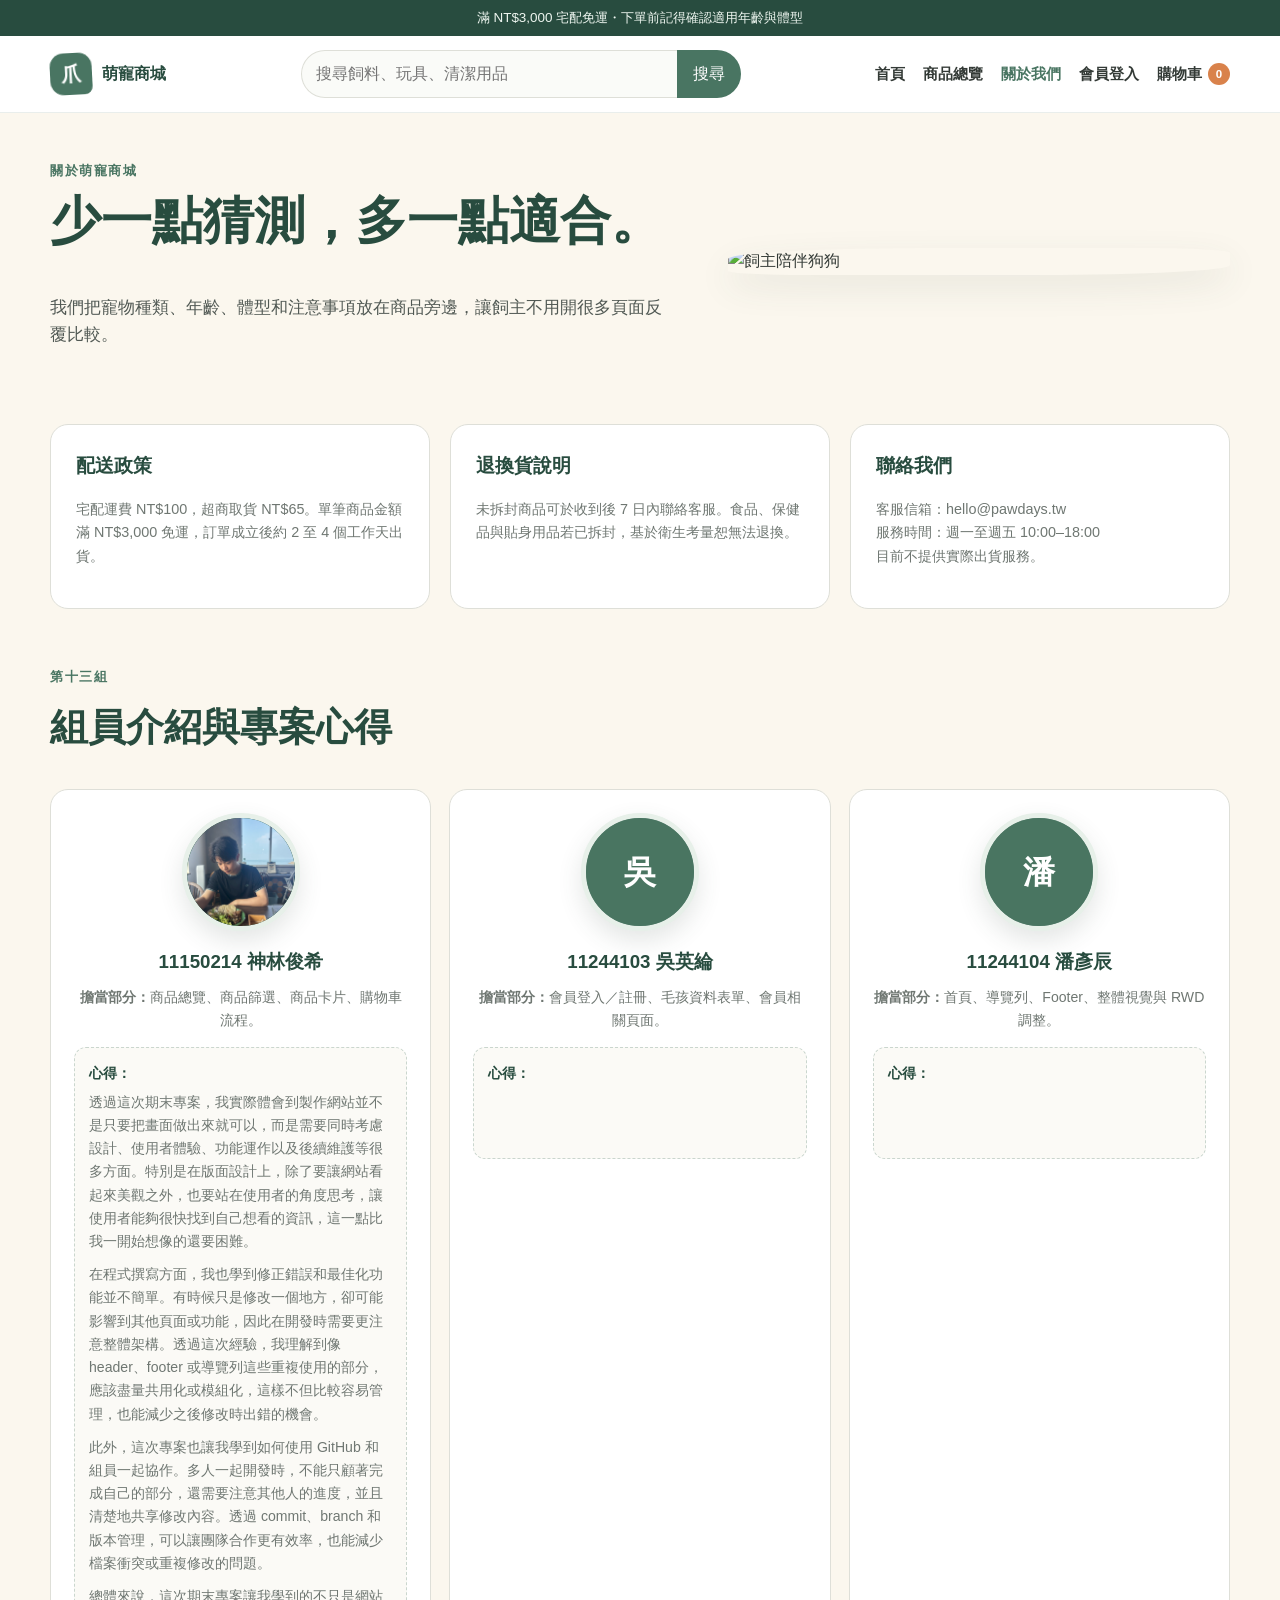
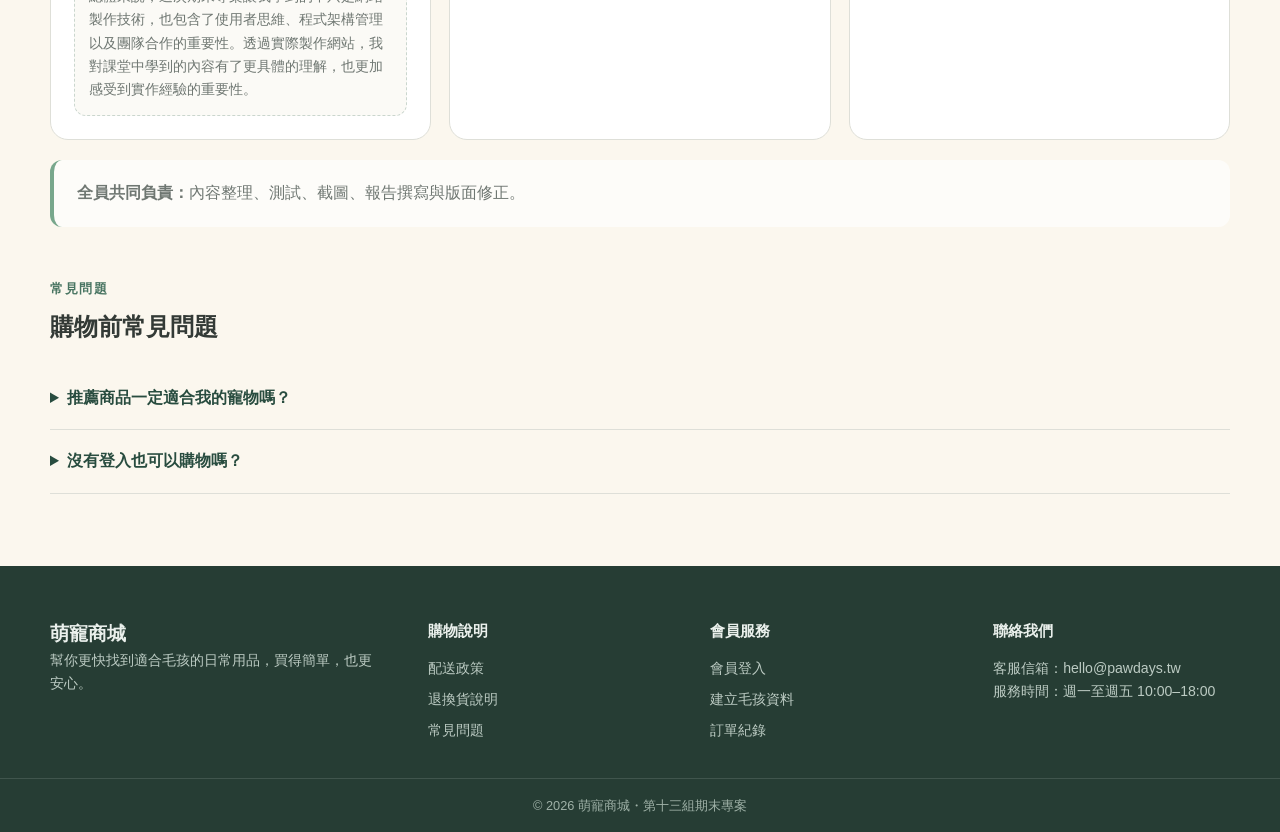
==== commit e590303e: "update" ====
--- a/about.html
+++ b/about.html
@@ -11,7 +11,7 @@
     <header class="site-header">
         <div class="container header-inner">
             <a class="brand" href="index.html"><span class="brand-mark">爪</span><span class="brand-copy">萌寵商城</span></a>
-            <form class="global-search-form" role="search"><input type="search" placeholder="搜尋飼料、玩具或保健品" aria-label="搜尋商品"><button type="submit">搜尋</button></form>
+            <form class="global-search-form" role="search"><input type="search" placeholder="搜尋飼料、玩具、清潔用品" aria-label="搜尋商品"><button type="submit">搜尋</button></form>
             <button class="menu-toggle" type="button" aria-label="開啟導覽選單" aria-expanded="false">☰</button>
             <nav class="nav-links" aria-label="主要導覽"><a href="index.html">首頁</a><a href="products.html">商品總覽</a><a class="active" href="about.html">關於我們</a><a data-member-link href="login.html">會員登入</a><a class="cart-link" href="cart.html">購物車 <span class="cart-count" data-cart-count>0</span></a></nav>
         </div>
@@ -23,8 +23,8 @@
                 <img src="https://images.unsplash.com/photo-1601758228041-f3b2795255f1?auto=format&fit=crop&w=900&q=80" alt="飼主陪伴狗狗">
             </section>
             <div class="info-grid">
-                <section class="info-card" id="shipping"><h2>配送政策</h2><p>宅配運費 NT$100，超商取貨 NT$65。單筆商品金額滿 NT$3,000 免運，訂單成立後約 2 至 4 個工作天出貨。</p></section>
-                <section class="info-card" id="returns"><h2>退換貨說明</h2><p>未拆封商品可於收到後 7 日內聯絡客服。食品、保健品與貼身用品若已拆封，基於衛生考量恕無法退換。</p></section>
+                <section class="info-card" id="delivery"><h2>配送政策</h2><p>宅配運費 NT$100，超商取貨 NT$65。單筆商品金額滿 NT$3,000 免運，訂單成立後約 2 至 4 個工作天出貨。</p></section>
+                <section class="info-card" id="return-policy"><h2>退換貨說明</h2><p>未拆封商品可於收到後 7 日內聯絡客服。食品、保健品與貼身用品若已拆封，基於衛生考量恕無法退換。</p></section>
                 <section class="info-card"><h2>聯絡我們</h2><p>客服信箱：hello@pawdays.tw<br>服務時間：週一至週五 10:00–18:00<br>目前不提供實際出貨服務。</p></section>
             </div>
             <section class="team-section" id="team">
@@ -32,19 +32,25 @@
                 <h2>組員介紹與專案心得</h2>
                 <div class="team-grid">
                     <article class="team-card">
-                        <div class="team-photo"><img src="images/member-kanbayashi.jpg" alt="神林俊希" loading="lazy" onerror="this.remove()"><span>神</span></div>
+                        <div class="team-photo"><img src="images/member1.jpg" alt="神林俊希" loading="lazy" onerror="this.remove()"><span>神</span></div>
                         <h3>11150214 神林俊希</h3>
                         <p><strong>擔當部分：</strong>商品總覽、商品篩選、商品卡片、購物車流程。</p>
-                        <div class="team-reflection"><strong>心得：</strong></div>
+                        <div class="team-reflection">
+                            <strong>心得：</strong>
+                            <p>透過這次期末專案，我實際體會到製作網站並不是只要把畫面做出來就可以，而是需要同時考慮設計、使用者體驗、功能運作以及後續維護等很多方面。特別是在版面設計上，除了要讓網站看起來美觀之外，也要站在使用者的角度思考，讓使用者能夠很快找到自己想看的資訊，這一點比我一開始想像的還要困難。</p>
+                            <p>在程式撰寫方面，我也學到修正錯誤和最佳化功能並不簡單。有時候只是修改一個地方，卻可能影響到其他頁面或功能，因此在開發時需要更注意整體架構。透過這次經驗，我理解到像 header、footer 或導覽列這些重複使用的部分，應該盡量共用化或模組化，這樣不但比較容易管理，也能減少之後修改時出錯的機會。</p>
+                            <p>此外，這次專案也讓我學到如何使用 GitHub 和組員一起協作。多人一起開發時，不能只顧著完成自己的部分，還需要注意其他人的進度，並且清楚地共享修改內容。透過 commit、branch 和版本管理，可以讓團隊合作更有效率，也能減少檔案衝突或重複修改的問題。</p>
+                            <p>總體來說，這次期末專案讓我學到的不只是網站製作技術，也包含了使用者思維、程式架構管理以及團隊合作的重要性。透過實際製作網站，我對課堂中學到的內容有了更具體的理解，也更加感受到實作經驗的重要性。</p>
+                        </div>
                     </article>
                     <article class="team-card">
-                        <div class="team-photo"><img src="images/member-wu.jpg" alt="吳英綸" loading="lazy" onerror="this.remove()"><span>吳</span></div>
+                        <div class="team-photo"><img src="images/member2.jpg" alt="吳英綸" loading="lazy" onerror="this.remove()"><span>吳</span></div>
                         <h3>11244103 吳英綸</h3>
                         <p><strong>擔當部分：</strong>會員登入／註冊、毛孩資料表單、會員相關頁面。</p>
                         <div class="team-reflection"><strong>心得：</strong></div>
                     </article>
                     <article class="team-card">
-                        <div class="team-photo"><img src="images/member-pan.jpg" alt="潘彥辰" loading="lazy" onerror="this.remove()"><span>潘</span></div>
+                        <div class="team-photo"><img src="images/member3.jpg" alt="潘彥辰" loading="lazy" onerror="this.remove()"><span>潘</span></div>
                         <h3>11244104 潘彥辰</h3>
                         <p><strong>擔當部分：</strong>首頁、導覽列、Footer、整體視覺與 RWD 調整。</p>
                         <div class="team-reflection"><strong>心得：</strong></div>
@@ -62,7 +68,7 @@
     <footer class="site-footer">
         <div class="container footer-grid">
             <div><div class="footer-brand">萌寵商城</div><p>幫你更快找到適合毛孩的日常用品，買得簡單，也更安心。</p></div>
-            <div><h3>購物說明</h3><div class="footer-links"><a href="about.html#shipping">配送政策</a><a href="about.html#returns">退換貨說明</a><a href="about.html#faq">常見問題</a></div></div>
+            <div><h3>購物說明</h3><div class="footer-links"><a href="about.html#delivery">配送政策</a><a href="about.html#return-policy">退換貨說明</a><a href="about.html#faq">常見問題</a></div></div>
             <div><h3>會員服務</h3><div class="footer-links"><a href="login.html">會員登入</a><a href="register.html">建立毛孩資料</a><a href="member.html">訂單紀錄</a></div></div>
             <div><h3>聯絡我們</h3><p>客服信箱：hello@pawdays.tw<br>服務時間：週一至週五 10:00–18:00</p></div>
         </div>
--- a/css/style.css
+++ b/css/style.css
@@ -161,6 +161,17 @@
 .btn-small { min-height: 38px; padding: 7px 14px; font-size: 0.85rem; }
 .btn-block { width: 100%; }
 .btn.is-disabled { opacity: 0.45; pointer-events: none; }
+.btn-text {
+    padding: 0;
+    border: 0;
+    color: var(--green-700);
+    background: none;
+    font: inherit;
+    font-weight: 800;
+    cursor: pointer;
+}
+.btn-text:hover { text-decoration: underline; }
+.btn-text.danger { color: var(--red); }
 .text-link { color: var(--green-700); font-weight: 800; }
 .text-button { padding: 4px; border: 0; color: var(--green-700); background: none; font-weight: 700; }
 .text-button.danger { color: var(--red); }
@@ -392,10 +403,12 @@
     background: var(--white);
 }
 .review-card-head { display: flex; gap: 12px; align-items: center; justify-content: space-between; }
+.review-card-head div { display: flex; flex-wrap: wrap; gap: 12px; align-items: center; }
 .review-card-head strong { color: var(--green-900); }
 .review-card-head span { color: var(--muted); font-size: 0.82rem; }
 .review-stars { color: #a46b26; font-weight: 900; }
 .review-card p, .review-form-card p { margin: 8px 0 0; color: var(--muted); font-size: 0.92rem; }
+.review-form-card .btn { margin-top: 16px; }
 .review-form-card h3 { color: var(--green-900); }
 
 .form-shell { overflow: hidden; border: 1px solid var(--border); border-radius: 26px; background: var(--white); box-shadow: var(--shadow); }
@@ -499,13 +512,14 @@
 .order-history-card { padding: 16px 0; border-bottom: 1px solid var(--border); }
 .order-history-card > div { display: flex; gap: 12px; justify-content: space-between; }
 .order-history-card span { color: var(--muted); font-size: 0.8rem; }
+.member-review-actions { align-items: center; }
 .status-pill { padding: 3px 8px; border-radius: 99px; color: var(--green-900) !important; background: var(--green-100); font-weight: 800; }
 
 .about-hero { display: grid; grid-template-columns: 1fr 0.8fr; gap: 50px; align-items: center; margin-bottom: 58px; }
 .about-hero h1 { color: var(--green-900); font-size: clamp(2.3rem, 4vw, 3.8rem); line-height: 1.2; }
 .about-hero img { width: 100%; max-height: 380px; border-radius: 42% 18% 38% 16%; object-fit: cover; box-shadow: var(--shadow); }
 .info-grid { display: grid; grid-template-columns: repeat(3, minmax(0, 1fr)); gap: 20px; }
-.info-card { padding: 25px; border: 1px solid var(--border); border-radius: var(--radius); background: var(--white); }
+.info-card { scroll-margin-top: 130px; padding: 25px; border: 1px solid var(--border); border-radius: var(--radius); background: var(--white); }
 .info-card h2 { color: var(--green-900); font-size: 1.2rem; }
 .info-card p { color: var(--muted); font-size: 0.9rem; }
 .team-section { margin-top: 54px; }
@@ -563,6 +577,8 @@
     font-size: 0.88rem;
 }
 .team-reflection strong { display: block; margin-bottom: 6px; color: var(--green-900); }
+.team-reflection p { margin-bottom: 10px; color: var(--muted); }
+.team-reflection p:last-child { margin-bottom: 0; }
 .team-note {
     margin-top: 20px;
     padding: 20px 23px;
@@ -571,7 +587,7 @@
     color: var(--muted);
     background: rgba(255,255,255,0.68);
 }
-.faq-list { margin-top: 48px; }
+.faq-list { scroll-margin-top: 130px; margin-top: 48px; }
 .faq-list details { padding: 18px 0; border-bottom: 1px solid var(--border); }
 .faq-list summary { color: var(--green-900); font-weight: 800; cursor: pointer; }
 .faq-list p { margin: 10px 0 0; color: var(--muted); }
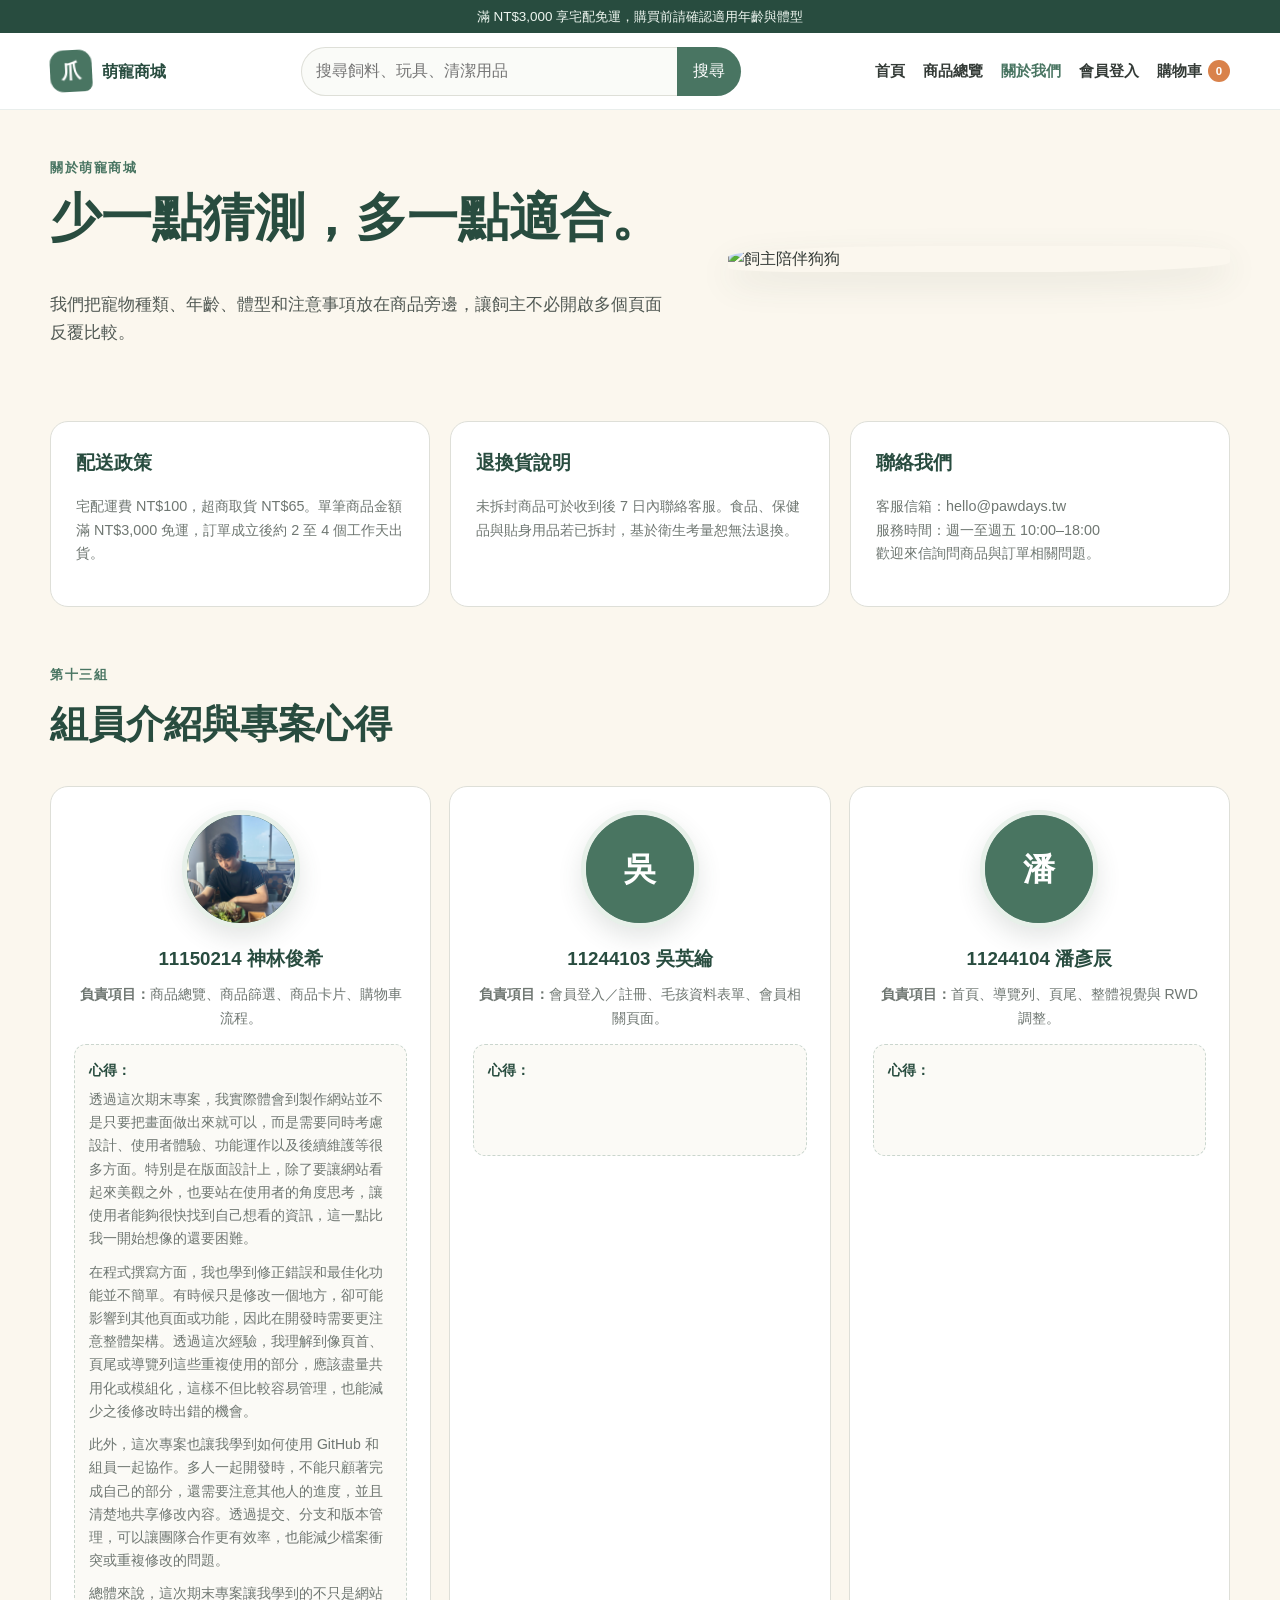
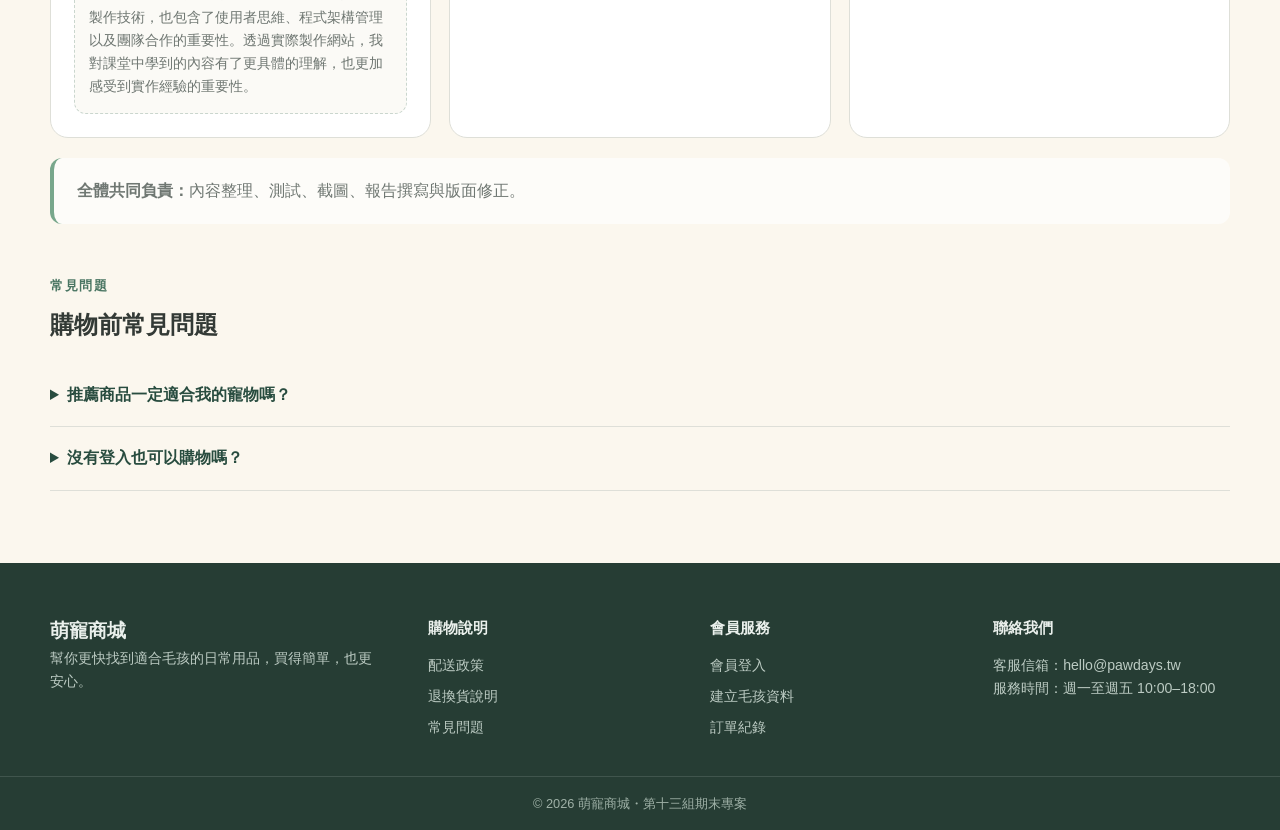
==== commit 03ec7050: "update" ====
--- a/about.html
+++ b/about.html
@@ -7,7 +7,7 @@
     <link rel="stylesheet" href="css/style.css">
 </head>
 <body>
-    <div class="top-note">滿 NT$3,000 宅配免運・下單前記得確認適用年齡與體型</div>
+    <div class="top-note">滿 NT$3,000 享宅配免運，購買前請確認適用年齡與體型</div>
     <header class="site-header">
         <div class="container header-inner">
             <a class="brand" href="index.html"><span class="brand-mark">爪</span><span class="brand-copy">萌寵商城</span></a>
@@ -19,13 +19,13 @@
     <main class="page-main">
         <div class="container">
             <section class="about-hero">
-                <div><span class="eyebrow">關於萌寵商城</span><h1>少一點猜測，多一點適合。</h1><p class="lead">我們把寵物種類、年齡、體型和注意事項放在商品旁邊，讓飼主不用開很多頁面反覆比較。</p></div>
+                <div><span class="eyebrow">關於萌寵商城</span><h1>少一點猜測，多一點適合。</h1><p class="lead">我們把寵物種類、年齡、體型和注意事項放在商品旁邊，讓飼主不必開啟多個頁面反覆比較。</p></div>
                 <img src="https://images.unsplash.com/photo-1601758228041-f3b2795255f1?auto=format&fit=crop&w=900&q=80" alt="飼主陪伴狗狗">
             </section>
             <div class="info-grid">
                 <section class="info-card" id="delivery"><h2>配送政策</h2><p>宅配運費 NT$100，超商取貨 NT$65。單筆商品金額滿 NT$3,000 免運，訂單成立後約 2 至 4 個工作天出貨。</p></section>
                 <section class="info-card" id="return-policy"><h2>退換貨說明</h2><p>未拆封商品可於收到後 7 日內聯絡客服。食品、保健品與貼身用品若已拆封，基於衛生考量恕無法退換。</p></section>
-                <section class="info-card"><h2>聯絡我們</h2><p>客服信箱：hello@pawdays.tw<br>服務時間：週一至週五 10:00–18:00<br>目前不提供實際出貨服務。</p></section>
+                <section class="info-card"><h2>聯絡我們</h2><p>客服信箱：hello@pawdays.tw<br>服務時間：週一至週五 10:00–18:00<br>歡迎來信詢問商品與訂單相關問題。</p></section>
             </div>
             <section class="team-section" id="team">
                 <span class="eyebrow">第十三組</span>
@@ -34,29 +34,29 @@
                     <article class="team-card">
                         <div class="team-photo"><img src="images/member1.jpg" alt="神林俊希" loading="lazy" onerror="this.remove()"><span>神</span></div>
                         <h3>11150214 神林俊希</h3>
-                        <p><strong>擔當部分：</strong>商品總覽、商品篩選、商品卡片、購物車流程。</p>
+                        <p><strong>負責項目：</strong>商品總覽、商品篩選、商品卡片、購物車流程。</p>
                         <div class="team-reflection">
                             <strong>心得：</strong>
                             <p>透過這次期末專案，我實際體會到製作網站並不是只要把畫面做出來就可以，而是需要同時考慮設計、使用者體驗、功能運作以及後續維護等很多方面。特別是在版面設計上，除了要讓網站看起來美觀之外，也要站在使用者的角度思考，讓使用者能夠很快找到自己想看的資訊，這一點比我一開始想像的還要困難。</p>
-                            <p>在程式撰寫方面，我也學到修正錯誤和最佳化功能並不簡單。有時候只是修改一個地方，卻可能影響到其他頁面或功能，因此在開發時需要更注意整體架構。透過這次經驗，我理解到像 header、footer 或導覽列這些重複使用的部分，應該盡量共用化或模組化，這樣不但比較容易管理，也能減少之後修改時出錯的機會。</p>
-                            <p>此外，這次專案也讓我學到如何使用 GitHub 和組員一起協作。多人一起開發時，不能只顧著完成自己的部分，還需要注意其他人的進度，並且清楚地共享修改內容。透過 commit、branch 和版本管理，可以讓團隊合作更有效率，也能減少檔案衝突或重複修改的問題。</p>
+                            <p>在程式撰寫方面，我也學到修正錯誤和最佳化功能並不簡單。有時候只是修改一個地方，卻可能影響到其他頁面或功能，因此在開發時需要更注意整體架構。透過這次經驗，我理解到像頁首、頁尾或導覽列這些重複使用的部分，應該盡量共用化或模組化，這樣不但比較容易管理，也能減少之後修改時出錯的機會。</p>
+                            <p>此外，這次專案也讓我學到如何使用 GitHub 和組員一起協作。多人一起開發時，不能只顧著完成自己的部分，還需要注意其他人的進度，並且清楚地共享修改內容。透過提交、分支和版本管理，可以讓團隊合作更有效率，也能減少檔案衝突或重複修改的問題。</p>
                             <p>總體來說，這次期末專案讓我學到的不只是網站製作技術，也包含了使用者思維、程式架構管理以及團隊合作的重要性。透過實際製作網站，我對課堂中學到的內容有了更具體的理解，也更加感受到實作經驗的重要性。</p>
                         </div>
                     </article>
                     <article class="team-card">
                         <div class="team-photo"><img src="images/member2.jpg" alt="吳英綸" loading="lazy" onerror="this.remove()"><span>吳</span></div>
                         <h3>11244103 吳英綸</h3>
-                        <p><strong>擔當部分：</strong>會員登入／註冊、毛孩資料表單、會員相關頁面。</p>
+                        <p><strong>負責項目：</strong>會員登入／註冊、毛孩資料表單、會員相關頁面。</p>
                         <div class="team-reflection"><strong>心得：</strong></div>
                     </article>
                     <article class="team-card">
                         <div class="team-photo"><img src="images/member3.jpg" alt="潘彥辰" loading="lazy" onerror="this.remove()"><span>潘</span></div>
                         <h3>11244104 潘彥辰</h3>
-                        <p><strong>擔當部分：</strong>首頁、導覽列、Footer、整體視覺與 RWD 調整。</p>
+                        <p><strong>負責項目：</strong>首頁、導覽列、頁尾、整體視覺與 RWD 調整。</p>
                         <div class="team-reflection"><strong>心得：</strong></div>
                     </article>
                 </div>
-                <p class="team-note"><strong>全員共同負責：</strong>內容整理、測試、截圖、報告撰寫與版面修正。</p>
+                <p class="team-note"><strong>全體共同負責：</strong>內容整理、測試、截圖、報告撰寫與版面修正。</p>
             </section>
             <section class="faq-list" id="faq">
                 <span class="eyebrow">常見問題</span><h2>購物前常見問題</h2>
--- a/css/style.css
+++ b/css/style.css
@@ -58,6 +58,7 @@
     background: var(--green-900);
     text-align: center;
     font-size: 0.84rem;
+    line-height: 1.45;
 }
 .site-header {
     position: sticky;
@@ -321,9 +322,9 @@
 .match-warning { color: #8a3f36; background: #f7ddd8; }
 .match-check { color: #795328; background: #f8e8c9; }
 .match-neutral { color: #59615d; background: #eef0ed; }
-.product-info { padding: 18px; }
+.product-info { padding: 24px 18px 18px; }
 .product-info h3 { min-height: 3.1em; margin: 5px 0 7px; color: var(--green-900); font-size: 1.08rem; line-height: 1.5; }
-.product-info p { display: -webkit-box; min-height: 3.2em; margin-bottom: 12px; overflow: hidden; color: var(--muted); font-size: 0.86rem; -webkit-box-orient: vertical; -webkit-line-clamp: 2; }
+.product-info p { display: -webkit-box; min-height: 3.2em; margin: 12px 0 12px; overflow: hidden; color: var(--muted); font-size: 0.86rem; -webkit-box-orient: vertical; -webkit-line-clamp: 2; }
 .product-meta { color: var(--green-700); font-size: 0.77rem; font-weight: 800; }
 .rating-row { display: flex; gap: 9px; color: #a46b26; font-size: 0.78rem; }
 .rating-row span:last-child { color: var(--muted); }
@@ -379,7 +380,9 @@
 .qty-control button, .qty-control input { width: 40px; height: 42px; border: 1px solid var(--border); background: var(--white); text-align: center; }
 .qty-control button:first-child { border-radius: 10px 0 0 10px; }
 .qty-control button:last-child { border-radius: 0 10px 10px 0; }
-.qty-control input { border-inline: 0; }
+.qty-control input { border-inline: 0; line-height: 42px; appearance: textfield; -moz-appearance: textfield; }
+.qty-control input::-webkit-outer-spin-button,
+.qty-control input::-webkit-inner-spin-button { margin: 0; appearance: none; -webkit-appearance: none; }
 .related-section { margin-top: 72px; padding-top: 44px; border-top: 1px solid var(--border); }
 .related-section .product-grid { grid-template-columns: repeat(3, minmax(0, 1fr)); }
 .review-section { margin-top: 72px; padding-top: 44px; border-top: 1px solid var(--border); }
@@ -615,6 +618,7 @@
 [hidden] { display: none !important; }
 
 @media (max-width: 1020px) {
+    .site-header { position: relative; top: auto; }
     .header-inner { grid-template-columns: auto 1fr auto; gap: 16px; }
     .global-search-form { grid-column: 1 / -1; grid-row: 2; padding-bottom: 13px; max-width: none; }
     .menu-toggle { display: block; justify-self: end; }
@@ -643,8 +647,8 @@
 
 @media (max-width: 760px) {
     .container, .narrow-container { width: min(100% - 28px, 1180px); }
-    .top-note { font-size: 0.75rem; }
-    .header-inner { min-height: 66px; }
+    .top-note { padding: 8px 16px; font-size: 0.75rem; }
+    .header-inner { min-height: 68px; padding-block: 6px; }
     .brand-copy small { display: none; }
     .hero { padding-block: 42px; }
     .hero-grid, .product-detail-layout, .auth-layout, .about-hero { grid-template-columns: 1fr; gap: 28px; }
@@ -680,7 +684,10 @@
 }
 
 @media (max-width: 520px) {
-    .brand-copy { font-size: 0.9rem; }
+    .top-note { padding-inline: 14px; font-size: 0.72rem; }
+    .header-inner { grid-template-columns: minmax(0, 1fr) auto; gap: 12px; }
+    .brand { min-width: 0; }
+    .brand-copy { overflow: hidden; font-size: 0.9rem; text-overflow: ellipsis; white-space: nowrap; }
     .brand-mark { width: 37px; height: 37px; }
     .hero-actions, .purchase-row, .success-actions { align-items: stretch; flex-direction: column; }
     .hero-actions .btn, .purchase-row .btn, .success-actions .btn { width: 100%; }
